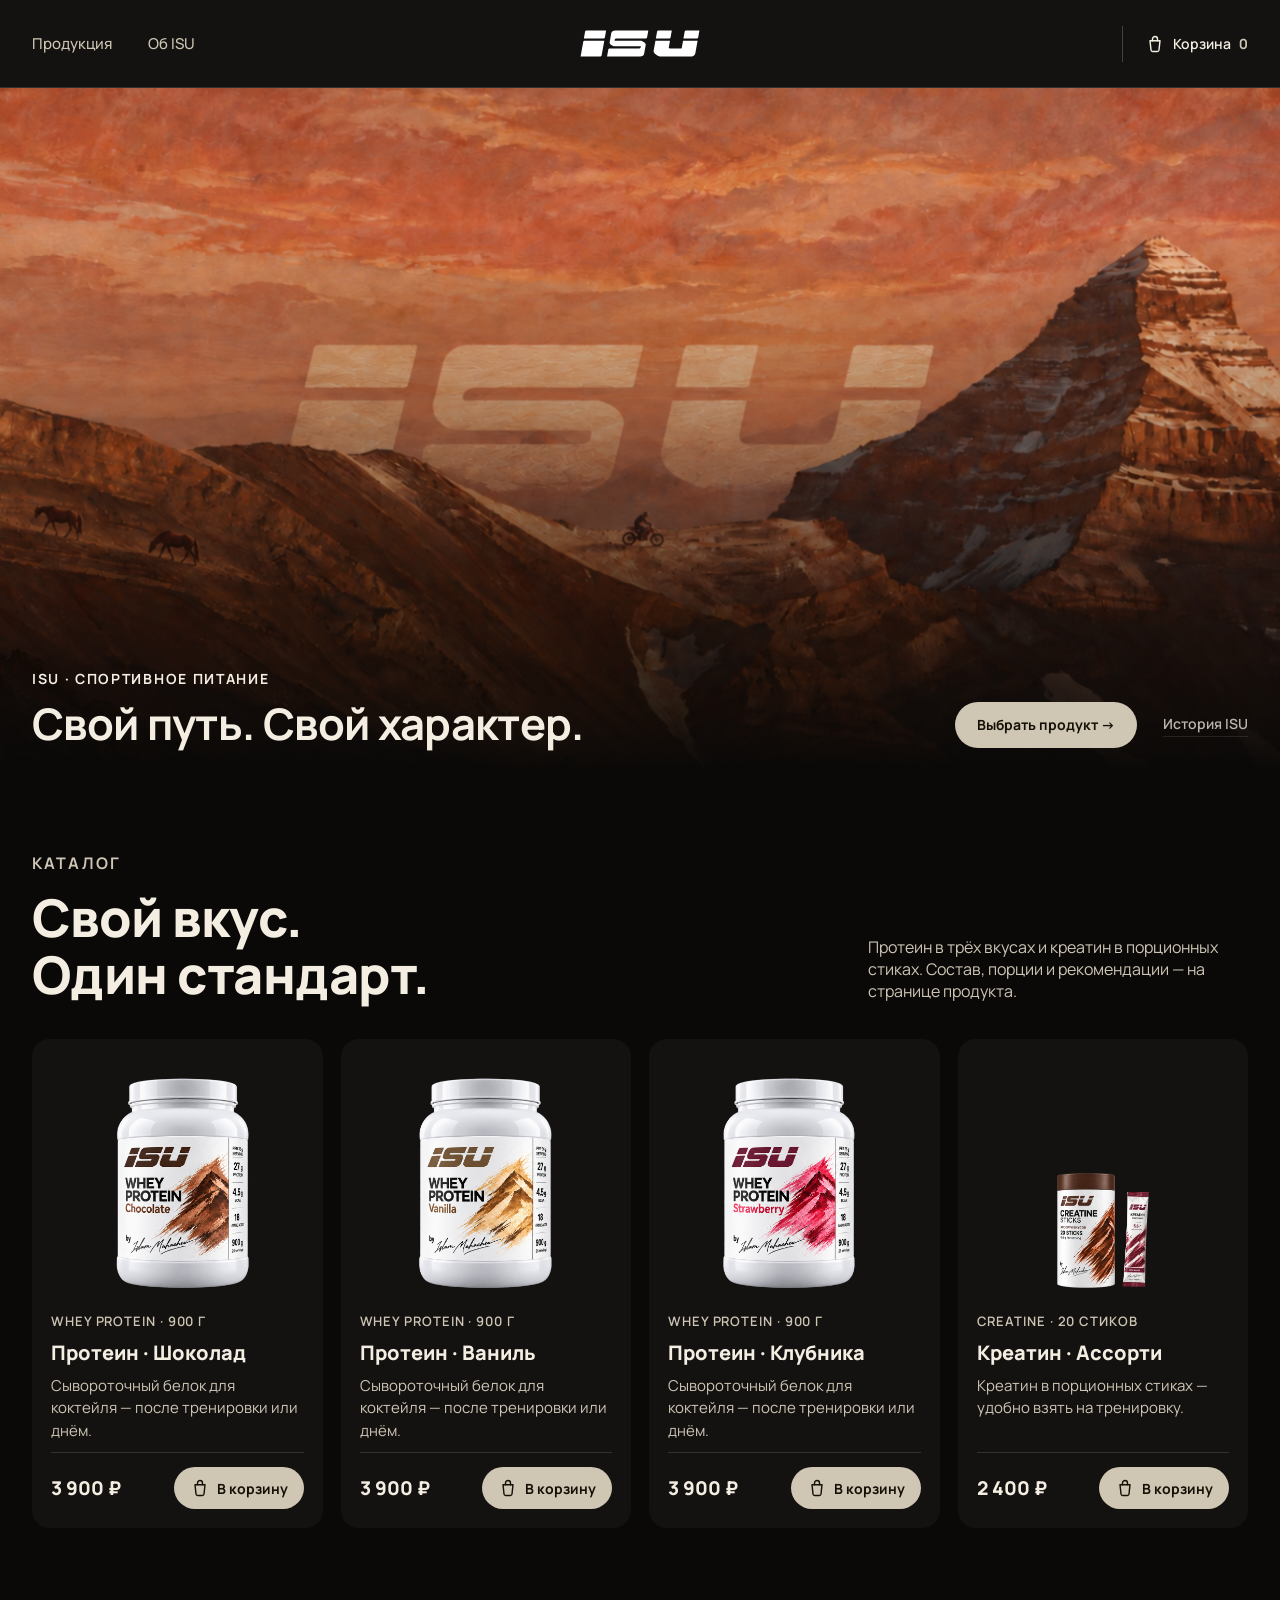
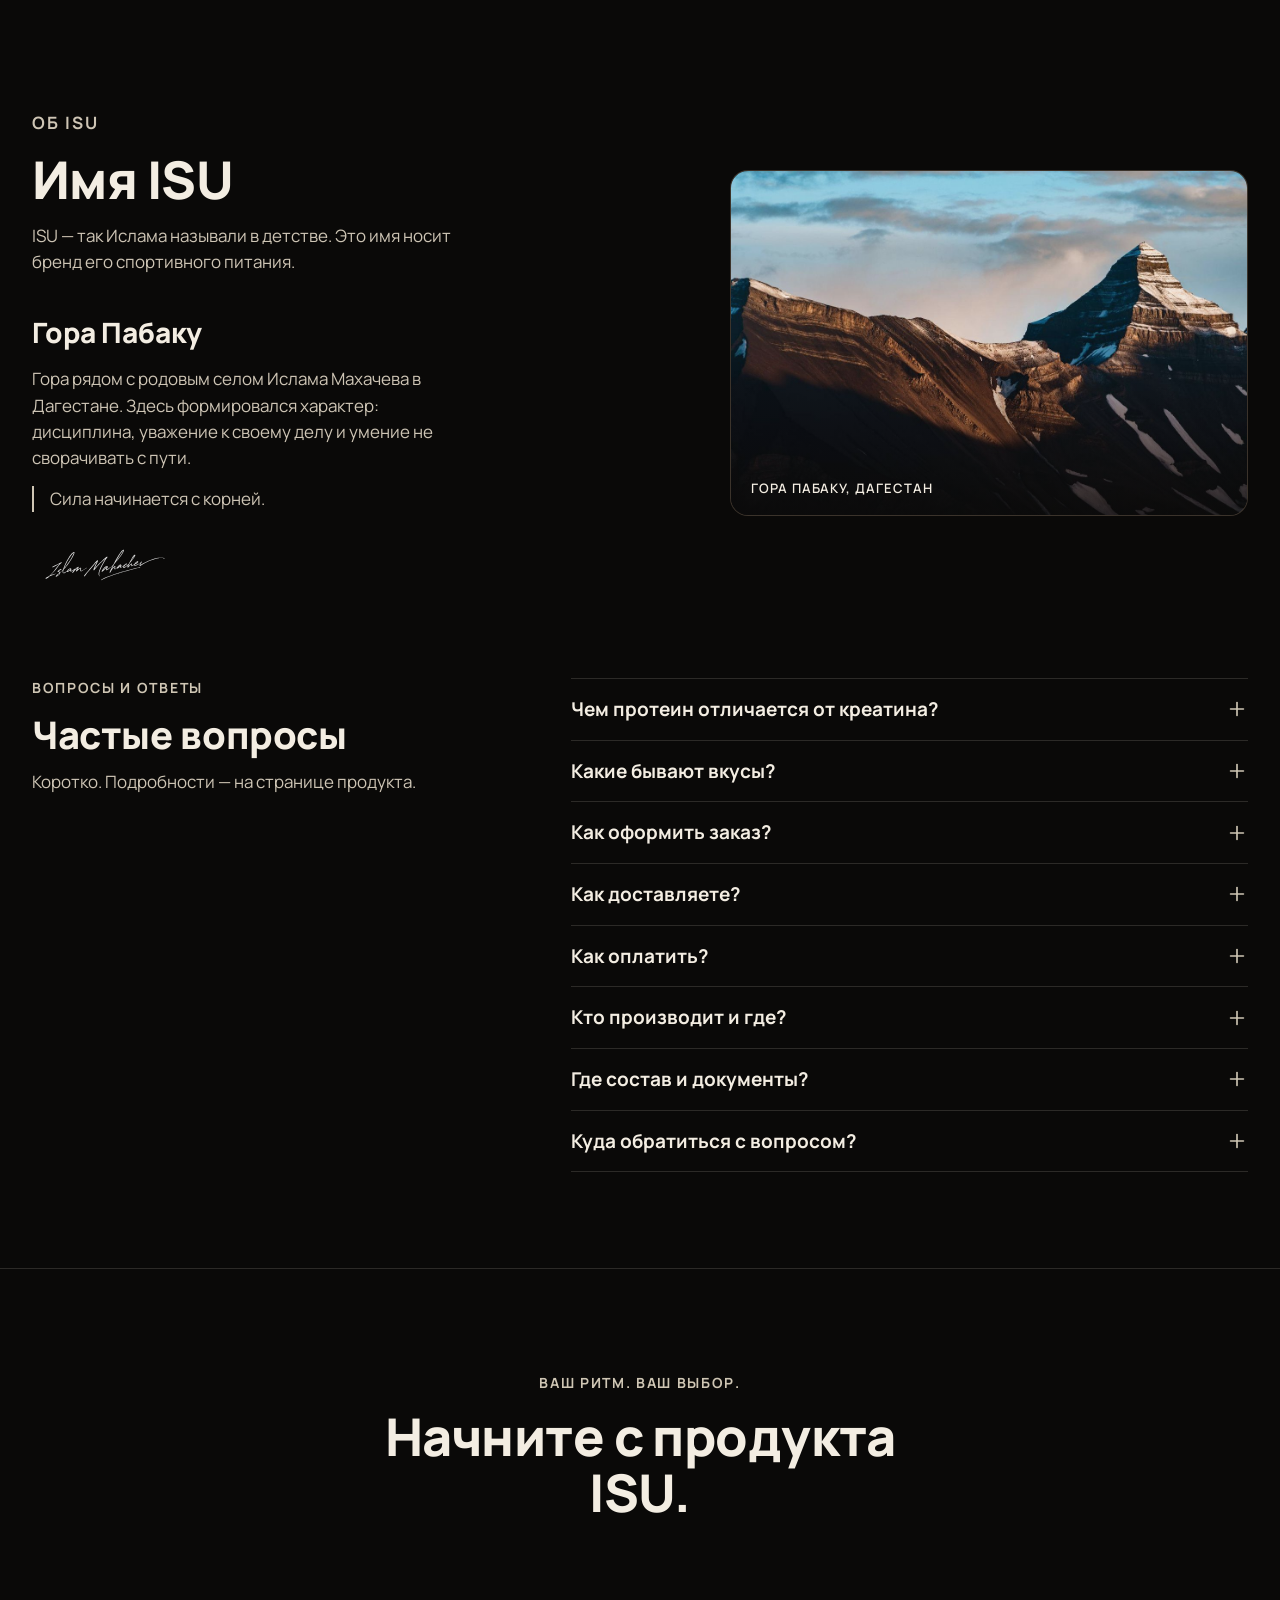
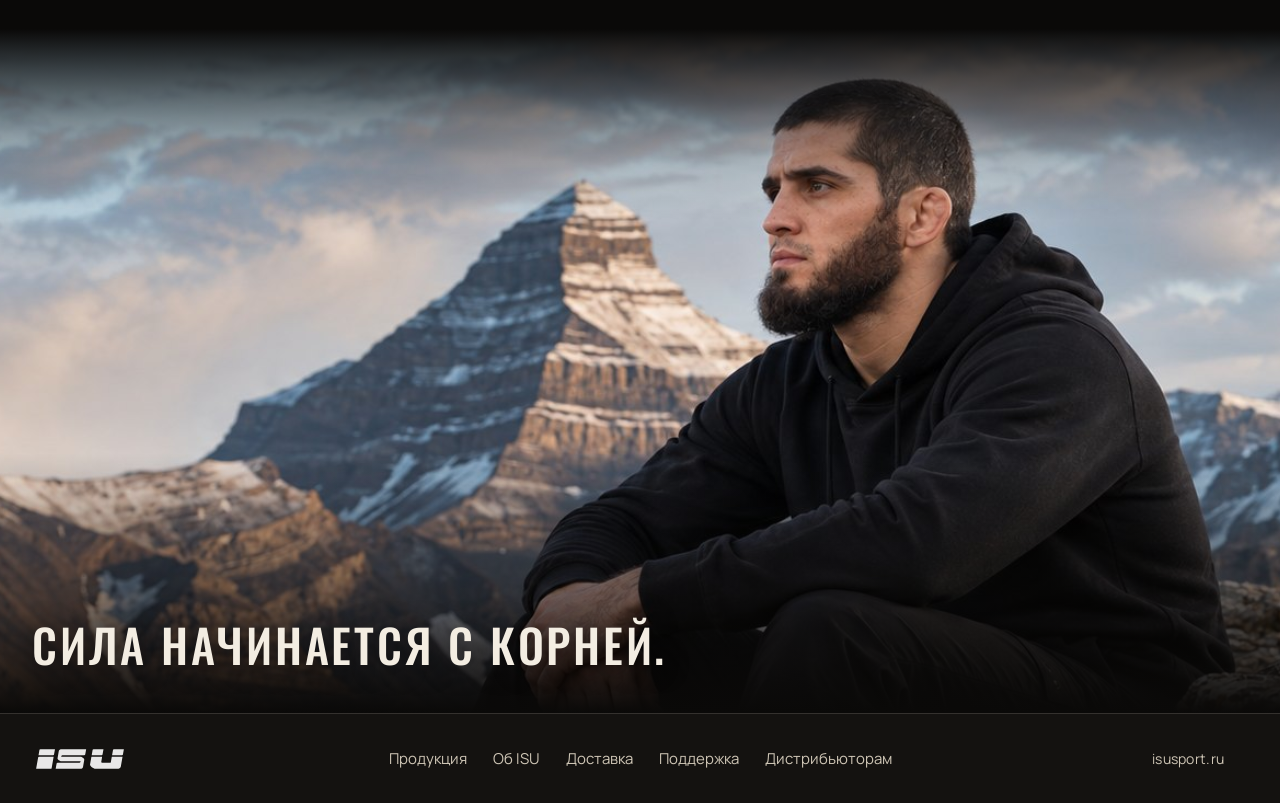
==== index.html @ c1765a59 "Preview: load splash (logo + curtain), soft page-to-page transition, cart pop, staggered product car" ====
<!doctype html>
<html lang="ru">
<head>
<meta charset="utf-8" />
<meta name="viewport" content="width=device-width, initial-scale=1" />
<meta name="theme-color" content="#141210" />
<title>ISU — Свой путь. Свой характер. (Вариант 2)</title>
<meta name="description" content="ISU — спортивное питание Ислама Махачева. Протеин и креатин для твоего ритма." />
<link rel="preconnect" href="https://fonts.googleapis.com" />
<link rel="preconnect" href="https://fonts.gstatic.com" crossorigin />
<link href="https://fonts.googleapis.com/css2?family=Manrope:wght@400;500;600;700;800&family=Oswald:wght@500&display=swap" rel="stylesheet" />
<style>
  :root{
    --bg:#0a0908;
    --bg-soft:#141210;
    --fg:#f3ede2;
    --fg-dim:#cec5b5;
    --line:rgba(243,237,226,.14);
    --line-strong:rgba(243,237,226,.22);
    --accent:#cfc6b4;
    --accent-dim:#b3a888;
    --ease:cubic-bezier(.16,.8,.24,1);
    /* единый левый/правый край текста: шапка, первый экран, секции, нижнее фото и футер начинаются с одной вертикали */
    --edge:max(32px, calc((100% - 1304px)/2 + 32px));
  }
  @media(max-width:720px){:root{--edge:20px}}
  *{box-sizing:border-box;margin:0;padding:0}
  html{scroll-behavior:smooth}
  body{
    background:var(--bg);
    color:var(--fg);
    font-family:'Manrope',system-ui,sans-serif;
    line-height:1.4;
    -webkit-font-smoothing:antialiased;
    overflow-x:hidden;
  }
  a{color:inherit;text-decoration:none}
  button{font-family:inherit;cursor:pointer}
  img{display:block;max-width:100%}
  svg{display:block}
  .wrap{max-width:1240px;margin:0 auto;padding:0 32px}
  @media(max-width:720px){.wrap{padding:0 20px}}
  .icon{width:20px;height:20px;stroke:currentColor;stroke-width:1.7;fill:none;stroke-linecap:round;stroke-linejoin:round}

  /* ---------- header (структура как на первом сайте: nav / лого / действия) ---------- */
  .home-skip-link{position:fixed;z-index:100;left:1rem;top:-100px;padding:12px 20px;background:var(--fg);color:var(--bg)}
  .home-skip-link:focus{top:12px}
  .site-header{
    min-height:88px;
    padding:16px var(--edge);
    display:grid;grid-template-columns:1fr auto 1fr;align-items:center;gap:24px;
    background:var(--bg-soft);border-bottom:1px solid var(--line);position:relative;z-index:40;
  }
  .site-header nav{display:flex;align-items:center;gap:36px}
  .site-header nav a{font-size:15px;font-weight:500;color:var(--fg-dim);transition:color .25s var(--ease)}
  .site-header nav a:hover{color:var(--fg)}
  .site-logo{width:130px;justify-self:center}
  .site-logo img{width:100%;filter:brightness(0) invert(1)}
  .header-actions{display:flex;align-items:center;justify-content:flex-end;gap:26px}
  .header-actions > a{font-size:15px;font-weight:500;color:var(--fg-dim);transition:color .25s var(--ease)}
  .header-actions > a:hover{color:var(--fg)}
  .cart-btn{
    display:inline-flex;align-items:center;gap:8px;border:0;background:none;color:var(--fg);
    padding:8px 0 8px 22px;border-left:1px solid var(--line-strong);white-space:nowrap;font-size:14px;font-weight:600;
  }
  .cart-btn:hover{color:var(--accent)}
  .cart-btn b{color:var(--accent);font-weight:700;font-variant-numeric:tabular-nums}
  .mobile-menu{display:none}
  .mobile-menu > button{display:flex;align-items:center;gap:6px;background:none;border:0;color:var(--fg);padding:6px}
  .mobile-menu nav{
    position:absolute;top:100%;left:0;right:0;
    background:var(--bg-soft);border-top:1px solid var(--line);border-bottom:1px solid var(--line);
    padding:4px var(--edge) 10px;display:flex;flex-direction:column;
    box-shadow:0 18px 30px rgba(0,0,0,.4);
    z-index:41;
  }
  .mobile-menu nav[hidden]{display:none}
  .mobile-menu nav a{padding:16px 0;border-top:1px solid var(--line);font-size:16px}
  .mobile-menu nav a:first-child{border-top:0}
  @media(max-width:760px){
    .site-header{padding:14px var(--edge);min-height:72px}
    .site-header > nav{display:none}
    .header-actions > a:not(.cart-btn){display:none}
    .mobile-menu{display:block}
    .site-logo{width:104px}
    .cart-btn{border:0;padding-left:0}
    .cart-btn span{display:none}
  }

  .story,.catalog,.quality,.answers,.cta{max-width:1304px}

  /* ---------- hero ---------- */
  .hero{position:relative;display:flex;align-items:flex-end;background:var(--bg);min-height:76svh}
  .hero-media{position:absolute;top:0;left:0;right:0;height:76svh;overflow:hidden}
  .hero-bg{
    position:absolute;inset:-8% -8%;
    background-image:url('assets/pabaku-mountain.png');
    background-size:cover;background-position:center 82%;
    will-change:transform;transform:translateY(0);
  }
  .hero-scrim{position:absolute;inset:0;background:linear-gradient(180deg, rgba(6,5,4,.12) 0%, rgba(6,5,4,.05) 20%, rgba(6,5,4,.3) 52%, rgba(6,5,4,.68) 78%, rgba(10,9,8,1) 100%)}
  /* нижний блок с фото Ислама (последний на странице): без параллакса, сверху плавно растворяется в тёмный фон */
  .hero--islam .hero-inner{padding-bottom:44px}
  /* второй шрифт на сайте (Oswald) — только для этой фразы; остальной сайт на Manrope */
  .hero-quote{font-family:'Oswald','Arial Narrow',Impact,sans-serif;font-weight:500;text-transform:uppercase;letter-spacing:.06em;font-size:clamp(28px,3.6vw,52px);line-height:1.1;color:var(--fg);text-wrap:balance;text-shadow:0 2px 26px rgba(0,0,0,.5)}
  .hero--islam .hero-bg{inset:-2% -8% -14% -8%;background-image:url('assets/islam-mountain.jpg');background-position:92% center;will-change:auto}
  .hero--islam .hero-scrim{background:linear-gradient(180deg, rgba(10,9,8,1) 0%, rgba(10,9,8,.72) 6%, rgba(10,9,8,.4) 13%, rgba(10,9,8,.14) 20%, rgba(10,9,8,0) 28%, rgba(6,5,4,0) 62%, rgba(6,5,4,.5) 84%, rgba(10,9,8,1) 100%)}
  .hero-inner{position:relative;z-index:2;width:100%;padding:0 var(--edge) 24px;display:flex;flex-direction:row;align-items:flex-end;justify-content:space-between;gap:40px}
  @media(max-width:720px){
    .hero{min-height:0;height:auto;display:block}
    .hero-media{position:relative;top:auto;left:auto;right:auto;height:62vw;margin:16px 16px 0;width:auto;border-radius:18px}
    .hero-bg{inset:-6% -6%}
    .hero--islam .hero-bg{inset:-6% -6%;background-position:92% center}
    .hero-scrim,.hero--islam .hero-scrim{background:linear-gradient(180deg, rgba(6,5,4,0) 0%, rgba(6,5,4,0) 65%, rgba(6,5,4,.4) 100%)}
    .hero-inner{padding:32px 20px 28px;flex-direction:column;align-items:flex-start;gap:20px}
    .hero--islam .hero-inner{padding:26px 20px 30px}
    .hero-quote{font-size:clamp(28px,8vw,40px);text-shadow:none}
  }
  .hero-text{text-align:left}
  .hero-kicker{font-size:14px;letter-spacing:.12em;font-weight:700;color:var(--fg);margin-bottom:12px;text-transform:uppercase}
  .hero h1{font-size:clamp(22px,3.4vw,44px);font-weight:700;line-height:1.1;letter-spacing:-.015em;white-space:nowrap}
  @media(max-width:720px){.hero h1{white-space:normal}}
  .hero-desc{margin-top:14px;font-size:clamp(15px,1.6vw,18px);color:var(--fg-dim);max-width:38ch}
  .hero-actions{display:flex;align-items:center;justify-content:flex-start;gap:26px;flex-wrap:wrap;flex-shrink:0}
  .hero-actions .btn{padding:13px 22px;font-size:14px;gap:8px}
  .hero-actions .text-link{font-size:14px}
  .btn{display:inline-flex;align-items:center;gap:10px;background:var(--accent);color:#141005;font-weight:700;font-size:15px;padding:15px 24px;border:0;border-radius:99px;transition:transform .4s var(--ease),background .3s var(--ease)}
  @media(hover:hover) and (pointer:fine){.btn:hover{transform:translateY(-2px);background:#f3ede2}}
  .btn:disabled{opacity:.5;cursor:not-allowed;transform:none}
  .text-link{font-size:15px;font-weight:600;color:var(--fg);opacity:.75;border-bottom:1px solid var(--line);padding-bottom:2px;transition:opacity .3s var(--ease)}
  .text-link:hover{opacity:1}

  /* ---------- reveal ---------- */
  .reveal{opacity:0;transform:translateY(36px);transition:opacity .9s var(--ease),transform .9s var(--ease)}
  .reveal.is-in{opacity:1;transform:translateY(0)}
  .reveal-1.is-in{transition-delay:.08s}
  .reveal-2.is-in{transition-delay:.16s}

/* ---------- section shared ---------- */
  .kicker{font-size:14px;letter-spacing:.12em;font-weight:700;color:var(--accent);text-transform:uppercase;margin-bottom:16px}
  section h2{font-size:clamp(28px,4.6vw,52px);font-weight:800;letter-spacing:-.01em;line-height:1.08}

  /* ---------- story ---------- */
  .story{padding-top:72px;padding-bottom:88px}
  @media(max-width:720px){.story{padding-top:56px;padding-bottom:56px}}
  .story-grid{display:grid;grid-template-columns:1.1fr .9fr;gap:64px;align-items:center}
  @media(max-width:900px){.story-grid{grid-template-columns:1fr;gap:48px}}
  .story-copy p{margin-top:14px;color:var(--fg-dim);font-size:17px;line-height:1.55;max-width:42ch}
  .story-copy h3{font-size:clamp(22px,2.6vw,28px);font-weight:800;letter-spacing:-.005em;margin-top:38px}
  .story-signature{width:140px;margin-top:30px;filter:brightness(0) invert(1);opacity:.85}
  .story-note{margin-top:28px;font-size:16px;color:var(--fg);border-left:2px solid var(--accent);padding-left:16px;line-height:1.6}
  .story-frame{position:relative;border-radius:18px;overflow:hidden;aspect-ratio:1199/800;border:1px solid var(--line);background:#1c140d}
  .story-frame img{width:100%;height:100%;object-fit:cover;filter:saturate(.9)}
  .story-frame::after{content:'';position:absolute;inset:0;background:linear-gradient(180deg,rgba(10,9,8,0) 55%,rgba(10,9,8,.75) 100%)}
  .story-frame-label{position:absolute;left:20px;bottom:18px;z-index:2;font-size:13px;letter-spacing:.08em;font-weight:600;color:var(--fg);text-transform:uppercase}

  /* ---------- catalog ---------- */
  .catalog{padding-top:80px;padding-bottom:96px}
  @media(max-width:720px){.catalog{padding-top:60px;padding-bottom:64px}}
  .catalog-head{display:flex;align-items:flex-end;justify-content:space-between;gap:24px;margin-bottom:36px;flex-wrap:wrap}
  .catalog-head p{color:var(--fg-dim);max-width:38ch;font-size:16px}
  .catalog-grid{display:grid;grid-template-columns:repeat(4,minmax(0,1fr));gap:18px}
  @media(max-width:900px){.catalog-grid{grid-template-columns:repeat(2,minmax(0,1fr))}}
  @media(max-width:480px){.catalog-grid{grid-template-columns:minmax(0,1fr)}}
  .product-card{position:relative;border:1px solid transparent;border-radius:18px;overflow:hidden;background:var(--bg-soft);display:flex;flex-direction:column;transition:border-color .35s var(--ease)}
  @media(hover:hover) and (pointer:fine){.product-card:hover{border-color:rgba(207,198,180,.55)}}
  .product-card-link{position:absolute;inset:0;z-index:1}
  .product-media{width:53%;margin:18px auto 0;aspect-ratio:1768/2667;overflow:hidden;position:relative;border-radius:12px;background:transparent}
  /* в картинке-склейке под банкой ~3.9% прозрачного поля: опускаем её на эту величину, чтобы низ банки совпал с низом рамки (как у креатина) */
  .product-media img{position:absolute;left:0;bottom:-3.9%;width:300%;height:auto;max-width:none;transform:translate(0,0);transition:transform .5s var(--ease)}
  /* креатин: рамка как у банок протеина (чтобы текст ниже был на одном уровне), сама картинка — вдвое меньше */
  .product-media.single{width:53%;aspect-ratio:1768/2667;display:flex;align-items:flex-end;justify-content:center}
  .product-media.single img{position:static;width:auto;height:50%;max-width:none;object-fit:contain;transform:none}
  .product-body{padding:24px 18px 18px;display:flex;flex-direction:column;gap:10px;flex:1}
  .product-eyebrow{font-size:13px;letter-spacing:.07em;font-weight:600;color:var(--fg-dim);text-transform:uppercase}
  .product-body h3{font-size:20px;font-weight:800;line-height:1.2}
  .product-desc{color:var(--fg-dim);font-size:15px;line-height:1.5;max-width:42ch}
  .flavour-row{display:flex;align-items:center;gap:8px;flex-wrap:wrap}
  .flavour-label{font-size:13px;color:var(--fg-dim);letter-spacing:.04em}
  .flavour-pill{
    position:relative;z-index:2;
    display:inline-flex;align-items:center;gap:6px;border:1px solid var(--line-strong);
    background:transparent;color:var(--fg-dim);border-radius:99px;padding:6px 11px 6px 8px;font-size:12px;font-weight:600;
    transition:border-color .25s var(--ease),color .25s var(--ease);
  }
  .flavour-pill i{width:9px;height:9px;border-radius:50%;display:block;background:var(--swatch,#888)}
  .flavour-pill[aria-pressed="true"]{border-color:var(--accent);color:var(--fg)}
  .assortment-list{display:flex;flex-wrap:wrap;gap:7px}
  .assortment-tag{font-size:13px;color:var(--fg-dim);border:1px solid var(--line);border-radius:99px;padding:5px 10px}
  .product-controls{margin-top:auto;display:flex;align-items:center;justify-content:space-between;gap:14px;padding-top:14px;border-top:1px solid var(--line);flex-wrap:wrap}
  .product-price{font-size:19px;font-weight:800}
  .add-btn{
    position:relative;z-index:2;
    display:inline-flex;align-items:center;gap:7px;background:var(--accent);color:#141005;font-weight:700;font-size:14px;
    padding:11px 16px;border:0;border-radius:99px;transition:transform .3s var(--ease),background .3s var(--ease);white-space:nowrap;
  }
  @media(hover:hover) and (pointer:fine){.add-btn:hover{transform:translateY(-2px);background:#f3ede2}}
  .add-btn.is-added{background:#4b7a5a;color:#f3ede2}

  /* ---------- заголовок секции (общий) ---------- */
  .section-head{max-width:62ch;margin-bottom:28px}
  .section-head h2{font-size:clamp(26px,3.2vw,38px)}
  .section-head p:not(.kicker){margin-top:14px;color:var(--fg-dim);font-size:17px;line-height:1.55}

  /* ---------- cta ---------- */
  .cta{padding-top:104px;padding-bottom:72px;text-align:center;border-top:1px solid var(--line)}
  @media(max-width:720px){.cta{padding-top:64px;padding-bottom:64px}}
  .cta h2{max-width:16ch;margin:0 auto 36px}
  .cta .btn{padding:17px 30px;font-size:16px}

  /* ---------- footer (структура как на первом сайте) ---------- */
  .site-footer{padding:26px var(--edge);display:flex;align-items:center;justify-content:space-between;gap:40px;min-height:90px;border-top:1px solid var(--line);flex-wrap:wrap;background:var(--bg-soft)}
  .site-footer > a{width:96px;flex-shrink:0}
  .site-footer img{width:100%;filter:brightness(0) invert(1);opacity:.9}
  .site-footer nav{display:flex;align-items:center;gap:26px;font-size:15px;color:var(--fg-dim);flex-wrap:wrap}
  .site-footer nav a:hover{color:var(--fg)}
  .footer-domain{font-size:14px;color:var(--fg-dim);letter-spacing:.02em;transition:color .25s var(--ease)}
  .footer-domain:hover{color:var(--accent)}
  @media(max-width:600px){
    .site-footer{padding:20px var(--edge) 22px;justify-content:flex-start;flex-direction:column;align-items:flex-start;gap:14px;min-height:0}
    .site-footer nav{gap:10px 18px;font-size:13px}
    .site-footer > a{width:76px}
  }

  /* ---------- cart drawer ---------- */
  .cart-overlay{position:fixed;inset:0;background:rgba(6,5,4,.6);z-index:90;opacity:0;pointer-events:none;transition:opacity .35s var(--ease)}
  .cart-overlay.is-open{opacity:1;pointer-events:auto}
  .cart-drawer{
    position:fixed;top:0;right:0;bottom:0;width:min(440px,100vw);z-index:91;
    background:var(--bg-soft);border-left:1px solid var(--line);
    display:flex;flex-direction:column;padding:26px 24px 24px;
    transform:translateX(100%);transition:transform .45s var(--ease);
  }
  .cart-drawer.is-open{transform:translateX(0)}
  .cart-drawer-head{display:flex;align-items:flex-start;justify-content:space-between;gap:12px}
  .cart-drawer-head button{background:none;border:0;color:var(--fg)}
  .cart-drawer-head h2{font-size:24px;font-weight:800;margin-top:6px}
  .cart-drawer-head h2 span{color:var(--fg-dim);font-weight:600;font-size:16px}
  .cart-lines{margin-top:24px;overflow-y:auto;flex:1;display:flex;flex-direction:column;gap:18px}
  .cart-line{display:grid;grid-template-columns:54px 1fr auto;gap:14px;align-items:center}
  .cart-thumb{width:54px;height:72px;border-radius:10px;overflow:hidden;background:transparent;position:relative}
  .cart-thumb img{position:absolute;left:0;bottom:0;width:300%;max-width:none;transform:translate(0,0)}
  .cart-thumb img.single{position:static;width:82%;height:82%;margin:9%;object-fit:contain;transform:none}
  .cart-line-main a{font-size:14.5px;font-weight:700}
  .cart-line-main p{font-size:13.5px;color:var(--fg-dim);margin-top:2px}
  .cart-line-qty{display:flex;align-items:center;gap:2px;margin-top:8px;border:1px solid var(--line-strong);border-radius:99px;padding:3px;width:max-content}
  .cart-line-qty button{width:24px;height:24px;border-radius:50%;border:0;background:none;color:var(--fg);display:flex;align-items:center;justify-content:center}
  .cart-line-qty button:hover{background:var(--line)}
  .cart-line-qty button:disabled{opacity:.35;cursor:not-allowed}
  .cart-line-qty span{min-width:1.6ch;text-align:center;font-size:13px;font-weight:700}
  .cart-line-end{display:flex;flex-direction:column;align-items:flex-end;gap:10px}
  .cart-line-end b{font-size:14px;font-weight:800}
  .cart-line-end button{background:none;border:0;color:var(--fg-dim)}
  .cart-line-end button:hover{color:var(--accent)}
  .cart-empty{flex:1;display:flex;flex-direction:column;align-items:center;justify-content:center;text-align:center;gap:14px;color:var(--fg-dim);padding:40px 0}
  .cart-empty h3{color:var(--fg);font-size:20px;font-weight:800}
  .cart-bottom{border-top:1px solid var(--line);padding-top:18px;margin-top:18px;display:flex;flex-direction:column;gap:12px}
  .cart-total-row{display:flex;align-items:center;justify-content:space-between;font-size:16px}
  .cart-total-row b{font-size:20px;font-weight:800}
  .cart-note{font-size:13.5px;color:var(--fg-dim)}
  .cart-promo{display:flex;gap:8px}
  .cart-promo input{flex:1;min-width:0;background:var(--bg);border:1px solid var(--line-strong);border-radius:99px;padding:12px 16px;color:var(--fg);font-size:14px;font-family:inherit}
  .cart-promo input::placeholder{color:var(--fg-dim)}
  .cart-promo input:focus{outline:none;border-color:var(--accent)}
  .cart-promo button{background:none;border:1px solid var(--line-strong);border-radius:99px;padding:12px 18px;color:var(--fg);font-weight:700;font-size:13px;white-space:nowrap;transition:border-color .25s var(--ease),color .25s var(--ease)}
  .cart-promo button:hover{border-color:var(--accent);color:var(--accent)}
  .cart-promo-note{font-size:13.5px;color:var(--fg-dim);display:none}
  .cart-promo-note.is-visible{display:block}

  /* ---------- toast ---------- */
  .toast{
    position:fixed;left:24px;right:24px;bottom:24px;z-index:95;display:flex;align-items:flex-start;gap:12px;
    background:var(--bg-soft);border:1px solid var(--line-strong);border-radius:14px;padding:16px 18px;
    max-width:340px;box-shadow:0 20px 40px rgba(0,0,0,.4);
    transform:translateY(20px);opacity:0;pointer-events:none;transition:transform .4s var(--ease),opacity .4s var(--ease);
  }
  .toast.is-visible{transform:translateY(0);opacity:1;pointer-events:auto}
  .toast-icon{width:36px;height:36px;border-radius:50%;background:rgba(207,198,180,.18);color:var(--accent);display:flex;align-items:center;justify-content:center;flex-shrink:0}
  .toast strong{font-size:14px;display:block}
  .toast p{font-size:14px;color:var(--fg-dim);margin-top:2px}
  .toast a{font-size:13.5px;font-weight:700;color:var(--accent);display:inline-block;margin-top:8px}
  .toast-close{position:absolute;top:10px;right:10px;background:none;border:0;color:var(--fg-dim)}
</style>
<link rel="stylesheet" href="assets/ui-components.css" />
<script>
/* заставка при загрузке: при обновлении страницы — всегда, при заходе на сайт — один раз за визит, между страницами и по «назад» — нет */
(function(){try{
  var h=document.documentElement,nav=performance.getEntriesByType('navigation')[0],type=nav?nav.type:'navigate',seen=false;
  try{seen=!!sessionStorage.getItem('isuSplash');sessionStorage.setItem('isuSplash','1')}catch(e){}
  if(!seen&&document.referrer.indexOf(location.origin)===0)seen=true;
  if(type!=='reload'&&(type!=='navigate'||seen))return;
  h.classList.add('splash-on');
  var t0=performance.now(),go=function(){h.classList.add('splash-go')};
  window.addEventListener('load',function(){setTimeout(go,Math.max(0,900-(performance.now()-t0)))});
  setTimeout(go,4000);
  document.addEventListener('animationend',function(e){if(e.target.id==='splash')e.target.remove()});
}catch(e){}})();
</script>
</head>
<body>

  <div class="splash" id="splash" aria-hidden="true">
    <div class="splash-inner">
      <img class="splash-logo" src="assets/isu-logo.svg" alt="" />
      <div class="splash-line"></div>
    </div>
  </div>

  <a class="home-skip-link" href="#main-content">Перейти к содержимому</a>

  <header class="site-header">
    <nav aria-label="Основная навигация">
      <a href="#products">Продукция</a>
      <a href="#story">Об ISU</a>
    </nav>
    <div class="mobile-menu">
      <button type="button" id="menuToggle" aria-label="Открыть меню" aria-expanded="false">
        <svg class="icon" viewBox="0 0 24 24"><line x1="3" y1="6" x2="21" y2="6"/><line x1="3" y1="12" x2="21" y2="12"/><line x1="3" y1="18" x2="21" y2="18"/></svg>
      </button>
      <nav id="mobileNav" hidden>
        <a href="#products">Продукция</a>
        <a href="#story">Об ISU</a>
      </nav>
    </div>
    <a href="#top" class="site-logo" aria-label="ISU — главная"><img src="assets/isu-logo.svg" alt="ISU" /></a>
    <div class="header-actions">
      <button type="button" class="cart-btn" id="cartOpenBtn" aria-label="Открыть корзину">
        <svg class="icon" viewBox="0 0 24 24"><path d="M6 8h12l-1.2 11.2a2 2 0 0 1-2 1.8H9.2a2 2 0 0 1-2-1.8L6 8Z"/><path d="M9 8V6a3 3 0 0 1 6 0v2"/></svg>
        <span>Корзина</span>
        <b id="cartCount">0</b>
      </button>
    </div>
  </header>

  <main id="main-content">
  <section class="hero" id="top">
    <div class="hero-media">
      <div class="hero-bg" id="heroBg"></div>
      <div class="hero-scrim"></div>
    </div>
    <div class="hero-inner">
      <div class="hero-text">
        <p class="hero-kicker splash-in" style="--i:0">ISU · Спортивное питание</p>
        <h1 class="splash-in" style="--i:1">Свой путь. Свой характер.</h1>
      </div>
      <div class="hero-actions splash-in" style="--i:2">
        <a class="btn" href="#products">Выбрать продукт →</a>
        <a class="text-link" href="#story">История ISU</a>
      </div>
    </div>
  </section>


  <section class="catalog wrap" id="products">
    <div class="catalog-head">
      <div>
        <p class="kicker">Каталог</p>
        <h2>Свой вкус.<br />Один стандарт.</h2>
      </div>
      <p>Протеин в трёх вкусах и креатин в порционных стиках. Состав, порции и рекомендации — на странице продукта.</p>
    </div>
    <div class="catalog-grid">

      <article class="product-card reveal" style="--i:0" data-product="protein">
        <a class="product-card-link" href="product-protein.html?flavour=Шоколад" aria-label="Подробнее: протеин ISU, Шоколад"></a>
        <div class="product-media">
          <img src="assets/protein-cutout.png" alt="Протеин ISU — Шоколад" style="transform:translate(0,0)" />
        </div>
        <div class="product-body">
          <p class="product-eyebrow">Whey Protein · 900 г</p>
          <h3>Протеин · Шоколад</h3>
          <p class="product-desc">Сывороточный белок для коктейля — после тренировки или днём.</p>
          <div class="product-controls">
            <span class="product-price">3 900 ₽</span>
            <button type="button" class="add-btn" data-add="protein" data-flavour="Шоколад">
              <svg class="icon" viewBox="0 0 24 24" width="16" height="16"><path d="M6 8h12l-1.2 11.2a2 2 0 0 1-2 1.8H9.2a2 2 0 0 1-2-1.8L6 8Z"/><path d="M9 8V6a3 3 0 0 1 6 0v2"/></svg>
              В корзину
            </button>
          </div>
        </div>
      </article>

      <article class="product-card reveal" style="--i:1" data-product="protein">
        <a class="product-card-link" href="product-protein.html?flavour=Ваниль" aria-label="Подробнее: протеин ISU, Ваниль"></a>
        <div class="product-media">
          <img src="assets/protein-cutout.png" alt="Протеин ISU — Ваниль" style="transform:translate(-33.3333%,0)" />
        </div>
        <div class="product-body">
          <p class="product-eyebrow">Whey Protein · 900 г</p>
          <h3>Протеин · Ваниль</h3>
          <p class="product-desc">Сывороточный белок для коктейля — после тренировки или днём.</p>
          <div class="product-controls">
            <span class="product-price">3 900 ₽</span>
            <button type="button" class="add-btn" data-add="protein" data-flavour="Ваниль">
              <svg class="icon" viewBox="0 0 24 24" width="16" height="16"><path d="M6 8h12l-1.2 11.2a2 2 0 0 1-2 1.8H9.2a2 2 0 0 1-2-1.8L6 8Z"/><path d="M9 8V6a3 3 0 0 1 6 0v2"/></svg>
              В корзину
            </button>
          </div>
        </div>
      </article>

      <article class="product-card reveal" style="--i:2" data-product="protein">
        <a class="product-card-link" href="product-protein.html?flavour=Клубника" aria-label="Подробнее: протеин ISU, Клубника"></a>
        <div class="product-media">
          <img src="assets/protein-cutout.png" alt="Протеин ISU — Клубника" style="transform:translate(-66.6667%,0)" />
        </div>
        <div class="product-body">
          <p class="product-eyebrow">Whey Protein · 900 г</p>
          <h3>Протеин · Клубника</h3>
          <p class="product-desc">Сывороточный белок для коктейля — после тренировки или днём.</p>
          <div class="product-controls">
            <span class="product-price">3 900 ₽</span>
            <button type="button" class="add-btn" data-add="protein" data-flavour="Клубника">
              <svg class="icon" viewBox="0 0 24 24" width="16" height="16"><path d="M6 8h12l-1.2 11.2a2 2 0 0 1-2 1.8H9.2a2 2 0 0 1-2-1.8L6 8Z"/><path d="M9 8V6a3 3 0 0 1 6 0v2"/></svg>
              В корзину
            </button>
          </div>
        </div>
      </article>

      <article class="product-card reveal" style="--i:3" data-product="creatine">
        <a class="product-card-link" href="product-creatine.html" aria-label="Подробнее: креатин ISU"></a>
        <div class="product-media single">
          <img src="assets/creatine-tube-stick.webp" alt="Креатин ISU — тубус ассорти на 20 стиков и отдельный стик" />
        </div>
        <div class="product-body">
          <p class="product-eyebrow">Creatine · 20 стиков</p>
          <h3>Креатин · Ассорти</h3>
          <p class="product-desc">Креатин в порционных стиках — удобно взять на тренировку.</p>
          <div class="product-controls">
            <span class="product-price">2 400 ₽</span>
            <button type="button" class="add-btn" data-add="creatine">
              <svg class="icon" viewBox="0 0 24 24" width="16" height="16"><path d="M6 8h12l-1.2 11.2a2 2 0 0 1-2 1.8H9.2a2 2 0 0 1-2-1.8L6 8Z"/><path d="M9 8V6a3 3 0 0 1 6 0v2"/></svg>
              В корзину
            </button>
          </div>
        </div>
      </article>

    </div>
  </section>

  <section class="story wrap" id="story">
    <div class="story-grid">
      <div class="story-copy reveal">
        <p class="kicker">Об ISU</p>
        <h2>Имя ISU</h2>
        <p>ISU — так Ислама называли в детстве. Это имя носит бренд его спортивного питания.</p>
        <h3>Гора Пабаку</h3>
        <p>Гора рядом с родовым селом Ислама Махачева в Дагестане. Здесь формировался характер: дисциплина, уважение к своему делу и умение не сворачивать с пути.</p>
        <p class="story-note">Сила начинается с корней.</p>
        <img class="story-signature" src="assets/signature.svg" alt="Islam Makhachev" />
      </div>
      <div class="story-frame reveal reveal-2">
        <img src="assets/pabaku-photo.jpg" alt="Гора Пабаку" />
        <span class="story-frame-label">Гора Пабаку, Дагестан</span>
      </div>
    </div>
  </section>

  <section class="faq wrap" id="faq">
    <div class="faq-layout">
      <div class="section-head reveal">
        <p class="kicker">Вопросы и ответы</p>
        <h2>Частые вопросы</h2>
        <p>Коротко. Подробности — на странице продукта.</p>
      </div>
      <div class="faq-list reveal">
        <div class="faq-item">
          <h3><button type="button" class="faq-q" id="faq-q-1" aria-expanded="false" aria-controls="faq-a-1"><span>Чем протеин отличается от креатина?</span><svg class="faq-icon" viewBox="0 0 24 24" aria-hidden="true"><line x1="12" y1="5" x2="12" y2="19"/><line x1="5" y1="12" x2="19" y2="12"/></svg></button></h3>
          <div class="faq-a" id="faq-a-1"><div class="faq-a-inner"><p>Протеин — сывороточный белок, банка 900 г. Креатин — креатин моногидрат в стиках, 20 штук в тубусе.</p></div></div>
        </div>
        <div class="faq-item">
          <h3><button type="button" class="faq-q" id="faq-q-2" aria-expanded="false" aria-controls="faq-a-2"><span>Какие бывают вкусы?</span><svg class="faq-icon" viewBox="0 0 24 24" aria-hidden="true"><line x1="12" y1="5" x2="12" y2="19"/><line x1="5" y1="12" x2="19" y2="12"/></svg></button></h3>
          <div class="faq-a" id="faq-a-2"><div class="faq-a-inner"><p>Протеин: шоколад, ваниль, клубника. Креатин: ассорти — кола-вишня, тропический микс, ягодный микс, персик.</p></div></div>
        </div>
        <div class="faq-item">
          <h3><button type="button" class="faq-q" id="faq-q-3" aria-expanded="false" aria-controls="faq-a-3"><span>Как оформить заказ?</span><svg class="faq-icon" viewBox="0 0 24 24" aria-hidden="true"><line x1="12" y1="5" x2="12" y2="19"/><line x1="5" y1="12" x2="19" y2="12"/></svg></button></h3>
          <div class="faq-a" id="faq-a-3"><div class="faq-a-inner"><p>Добавьте продукты в корзину и нажмите «Оформить заказ». Можно брать несколько вкусов, до 20 штук каждого.</p></div></div>
        </div>
        <div class="faq-item" id="delivery">
          <h3><button type="button" class="faq-q" id="faq-q-4" aria-expanded="false" aria-controls="faq-a-4"><span>Как доставляете?</span><svg class="faq-icon" viewBox="0 0 24 24" aria-hidden="true"><line x1="12" y1="5" x2="12" y2="19"/><line x1="5" y1="12" x2="19" y2="12"/></svg></button></h3>
          <div class="faq-a" id="faq-a-4"><div class="faq-a-inner"><p>СДЭК из Махачкалы по России и СНГ, ориентир — 3–6 дней. Есть самовывоз в Махачкале. Стоимость видна при оформлении, до подтверждения заказа. Условия предварительные.</p></div></div>
        </div>
        <div class="faq-item">
          <h3><button type="button" class="faq-q" id="faq-q-5" aria-expanded="false" aria-controls="faq-a-5"><span>Как оплатить?</span><svg class="faq-icon" viewBox="0 0 24 24" aria-hidden="true"><line x1="12" y1="5" x2="12" y2="19"/><line x1="5" y1="12" x2="19" y2="12"/></svg></button></h3>
          <div class="faq-a" id="faq-a-5"><div class="faq-a-inner"><p>Пока это заявка: менеджер согласует оплату, деньги не списываются. Онлайн-оплату через ЮKassa подключим перед запуском.</p></div></div>
        </div>
        <div class="faq-item">
          <h3><button type="button" class="faq-q" id="faq-q-6" aria-expanded="false" aria-controls="faq-a-6"><span>Кто производит и где?</span><svg class="faq-icon" viewBox="0 0 24 24" aria-hidden="true"><line x1="12" y1="5" x2="12" y2="19"/><line x1="5" y1="12" x2="19" y2="12"/></svg></button></h3>
          <div class="faq-a" id="faq-a-6"><div class="faq-a-inner"><p>Производитель и место производства уточняются. Покажем, когда подтвердим.</p></div></div>
        </div>
        <div class="faq-item">
          <h3><button type="button" class="faq-q" id="faq-q-7" aria-expanded="false" aria-controls="faq-a-7"><span>Где состав и документы?</span><svg class="faq-icon" viewBox="0 0 24 24" aria-hidden="true"><line x1="12" y1="5" x2="12" y2="19"/><line x1="5" y1="12" x2="19" y2="12"/></svg></button></h3>
          <div class="faq-a" id="faq-a-7"><div class="faq-a-inner"><p>На странице продукта. Этикетка (состав, пищевая ценность, аллергены), СГР и протоколы испытаний готовятся. Публикуем только подтверждённое.</p></div></div>
        </div>
        <div class="faq-item" id="support">
          <h3><button type="button" class="faq-q" id="faq-q-8" aria-expanded="false" aria-controls="faq-a-8"><span>Куда обратиться с вопросом?</span><svg class="faq-icon" viewBox="0 0 24 24" aria-hidden="true"><line x1="12" y1="5" x2="12" y2="19"/><line x1="5" y1="12" x2="19" y2="12"/></svg></button></h3>
          <div class="faq-a" id="faq-a-8"><div class="faq-a-inner"><p>Поддержка — в Telegram, ссылку добавим перед запуском. Условия для дистрибьюторов появятся здесь.</p></div></div>
        </div>
      </div>
    </div>
  </section>

  <section class="cta wrap">
    <p class="kicker reveal">Ваш ритм. Ваш выбор.</p>
    <h2 class="reveal">Начните с продукта ISU.</h2>
  </section>

  <section class="hero hero--islam">
    <div class="hero-media" role="img" aria-label="Ислам Махачев на фоне гор">
      <div class="hero-bg"></div>
      <div class="hero-scrim"></div>
    </div>
    <div class="hero-inner">
      <p class="hero-quote">Сила начинается с корней.</p>
    </div>
  </section>
  </main>

  <footer class="site-footer">
    <a href="#top" aria-label="ISU — главная"><img src="assets/isu-logo.svg" alt="ISU" /></a>
    <nav aria-label="Навигация внизу страницы">
      <a href="#products">Продукция</a>
      <a href="#story">Об ISU</a>
      <a href="#delivery">Доставка</a>
      <a href="#support">Поддержка</a>
      <a href="#support">Дистрибьюторам</a>
    </nav>
    <a class="footer-domain" href="https://isusport.ru" target="_blank" rel="noopener">isusport.ru</a>
  </footer>

  <!-- cart -->
  <div class="cart-overlay" id="cartOverlay"></div>
  <aside class="cart-drawer" id="cartDrawer" aria-label="Корзина">
    <div class="cart-drawer-head">
      <div>
        <p class="kicker" style="margin-bottom:4px">ISU / Ваш выбор</p>
        <h2>Ваша корзина <span id="cartDrawerCount">(0)</span></h2>
      </div>
      <button type="button" id="cartCloseBtn" aria-label="Закрыть корзину">
        <svg class="icon" viewBox="0 0 24 24"><line x1="18" y1="6" x2="6" y2="18"/><line x1="6" y1="6" x2="18" y2="18"/></svg>
      </button>
    </div>
    <div id="cartLines" class="cart-lines"></div>
    <div id="cartBottom" class="cart-bottom" hidden>
      <div class="cart-promo">
        <input type="text" id="promoInput" placeholder="Промокод" autocomplete="off" />
        <button type="button" id="promoApplyBtn">Применить</button>
      </div>
      <p class="cart-promo-note" id="promoNote">Это демо-макет: проверку промокодов подключим позже.</p>
      <div class="cart-total-row"><span>Товары</span><b id="cartTotal">0 ₽</b></div>
      <p class="cart-note">Доставка рассчитывается на следующем шаге.</p>
      <a class="btn" id="checkoutBtn" href="checkout.html" style="justify-content:center">Оформить заказ →</a>
    </div>
  </aside>

  <!-- toast -->
  <div class="toast" id="toast">
    <span class="toast-icon"><svg class="icon" viewBox="0 0 24 24" width="18" height="18"><polyline points="20 6 9 17 4 12"/></svg></span>
    <div>
      <strong>Товар добавлен в корзину</strong>
      <p id="toastText"></p>
      <a href="#" id="toastLink">Посмотреть корзину →</a>
    </div>
    <button type="button" class="toast-close" id="toastClose" aria-label="Закрыть уведомление">
      <svg class="icon" viewBox="0 0 24 24" width="16" height="16"><line x1="18" y1="6" x2="6" y2="18"/><line x1="6" y1="6" x2="18" y2="18"/></svg>
    </button>
  </div>

  <script>
    // ---------- scroll reveal ----------
    var revealEls = document.querySelectorAll('.reveal');
    if ('IntersectionObserver' in window) {
      var io = new IntersectionObserver(function (entries) {
        entries.forEach(function (entry) {
          if (entry.isIntersecting) {
            entry.target.classList.add('is-in');
            io.unobserve(entry.target);
          }
        });
      }, { threshold: 0.15, rootMargin: '0px 0px -60px 0px' });
      revealEls.forEach(function (el) { io.observe(el); });
    } else {
      revealEls.forEach(function (el) { el.classList.add('is-in'); });
    }

    // ---------- hero parallax ----------
    var heroBg = document.getElementById('heroBg');
    var ticking = false;
    var reduceMotion = window.matchMedia && window.matchMedia('(prefers-reduced-motion: reduce)').matches;
    window.addEventListener('scroll', function () {
      if (!ticking && !reduceMotion) {
        window.requestAnimationFrame(function () {
          var y = window.scrollY || 0;
          var cap = window.innerWidth <= 720 ? 12 : 160;
          heroBg.style.transform = 'translateY(' + Math.min(y * 0.28, cap) + 'px)';
          ticking = false;
        });
        ticking = true;
      }
    }, { passive: true });

    // ---------- mobile menu ----------
    var menuToggle = document.getElementById('menuToggle');
    var mobileNav = document.getElementById('mobileNav');
    menuToggle.addEventListener('click', function () {
      var isOpen = !mobileNav.hidden;
      mobileNav.hidden = isOpen;
      menuToggle.setAttribute('aria-expanded', String(!isOpen));
    });

    // ---------- product data ----------
    var PRODUCTS = {
      protein: { name: 'Протеин ISU', format: '900 г', price: 3900, image: 'assets/protein-cutout.png', flavours: ['Шоколад', 'Ваниль', 'Клубника'] },
      creatine: { name: 'Креатин ISU', format: '20 стиков', price: 2400, image: 'assets/creatine-cutout.png', single: true }
    };
    var money = function (n) { return new Intl.NumberFormat('ru-RU', { maximumFractionDigits: 0 }).format(n) + ' ₽'; };

    // ---------- cart state ----------
    var CART_KEY = 'isu-v2-mock-cart';
    var cart = [];
    try { cart = JSON.parse(localStorage.getItem(CART_KEY) || '[]'); } catch (e) { cart = []; }

    function saveCart() { try { localStorage.setItem(CART_KEY, JSON.stringify(cart)); } catch (e) {} }

    function addToCart(productId, variant, qty) {
      var line = cart.find(function (l) { return l.productId === productId && l.variant === variant; });
      if (line) { line.quantity = Math.min(20, line.quantity + qty); }
      else { cart.push({ productId: productId, variant: variant, quantity: qty }); }
      saveCart();
      renderCart();
      showToast(PRODUCTS[productId].name, variant, qty);
    }

    function changeLineQty(index, delta) {
      var line = cart[index];
      if (!line) return;
      line.quantity = Math.max(1, Math.min(20, line.quantity + delta));
      saveCart();
      renderCart();
    }

    function removeLine(index) {
      cart.splice(index, 1);
      saveCart();
      renderCart();
    }

    function cartCount() { return cart.reduce(function (s, l) { return s + l.quantity; }, 0); }
    function cartTotal() { return cart.reduce(function (s, l) { return s + PRODUCTS[l.productId].price * l.quantity; }, 0); }

    function thumbImg(productId, variant) {
      var p = PRODUCTS[productId];
      if (p.single) return '<img class="single" src="' + p.image + '" alt="">';
      var idx = p.flavours.indexOf(variant);
      var shift = (Math.max(0, idx) * 100 / 3);
      return '<img src="' + p.image + '" alt="" style="transform:translate(-' + shift + '%,0)">';
    }

    function renderCart() {
      var count = cartCount();
      document.getElementById('cartCount').textContent = count;
      document.getElementById('cartDrawerCount').textContent = '(' + count + ')';
      var linesEl = document.getElementById('cartLines');
      var bottomEl = document.getElementById('cartBottom');
      if (!cart.length) {
        linesEl.innerHTML = '<div class="cart-empty">' +
          '<svg class="icon" viewBox="0 0 24 24" width="38" height="38"><path d="M6 8h12l-1.2 11.2a2 2 0 0 1-2 1.8H9.2a2 2 0 0 1-2-1.8L6 8Z"/><path d="M9 8V6a3 3 0 0 1 6 0v2"/></svg>' +
          '<h3>Корзина пока пуста</h3><p>Добавьте протеин или креатин ISU.</p>' +
          '<a class="btn" href="#products" id="cartEmptyCta">Выбрать продукт →</a></div>';
        bottomEl.hidden = true;
        var emptyCta = document.getElementById('cartEmptyCta');
        if (emptyCta) emptyCta.addEventListener('click', closeCart);
        return;
      }
      linesEl.innerHTML = cart.map(function (line, index) {
        var p = PRODUCTS[line.productId];
        return '<div class="cart-line">' +
          '<div class="cart-thumb">' + thumbImg(line.productId, line.variant) + '</div>' +
          '<div class="cart-line-main">' +
            '<a href="#products">' + p.name + '</a>' +
            '<p>' + line.variant + ' · ' + p.format + '</p>' +
            '<div class="cart-line-qty">' +
              '<button type="button" data-cart-step="-1" data-idx="' + index + '" aria-label="Уменьшить количество" ' + (line.quantity <= 1 ? 'disabled' : '') + '>−</button>' +
              '<span>' + line.quantity + '</span>' +
              '<button type="button" data-cart-step="1" data-idx="' + index + '" aria-label="Увеличить количество">+</button>' +
            '</div>' +
          '</div>' +
          '<div class="cart-line-end">' +
            '<b>' + money(p.price * line.quantity) + '</b>' +
            '<button type="button" data-cart-remove data-idx="' + index + '" aria-label="Удалить из корзины: ' + p.name + ', ' + line.variant + '">' +
              '<svg class="icon" viewBox="0 0 24 24" width="16" height="16"><polyline points="3 6 5 6 21 6"/><path d="M19 6l-1 14a2 2 0 0 1-2 2H8a2 2 0 0 1-2-2L5 6"/><path d="M10 11v6M14 11v6"/></svg>' +
            '</button>' +
          '</div>' +
        '</div>';
      }).join('');
      linesEl.querySelectorAll('[data-cart-step]').forEach(function (btn) {
        btn.addEventListener('click', function () { changeLineQty(Number(btn.dataset.idx), Number(btn.dataset.cartStep)); });
      });
      linesEl.querySelectorAll('[data-cart-remove]').forEach(function (btn) {
        btn.addEventListener('click', function () { removeLine(Number(btn.dataset.idx)); });
      });
      document.getElementById('cartTotal').textContent = money(cartTotal());
      bottomEl.hidden = false;
      document.getElementById('promoNote').classList.remove('is-visible');
    }

    // ---------- add-to-cart buttons ----------
    document.querySelectorAll('[data-add]').forEach(function (btn) {
      btn.addEventListener('click', function () {
        var productId = btn.dataset.add;
        var qty = 1;
        var variant = productId === 'protein'
          ? (btn.dataset.flavour || PRODUCTS.protein.flavours[0])
          : 'Микс вкусов';
        addToCart(productId, variant, qty);
        btn.classList.add('is-added');
        var original = btn.innerHTML;
        btn.innerHTML = '<svg class="icon" viewBox="0 0 24 24" width="16" height="16"><polyline points="20 6 9 17 4 12"/></svg> Добавлено';
        setTimeout(function () { btn.classList.remove('is-added'); btn.innerHTML = original; }, 1400);
      });
    });

    // ---------- drawer open/close ----------
    var overlay = document.getElementById('cartOverlay');
    var drawer = document.getElementById('cartDrawer');
    function openCart() { overlay.classList.add('is-open'); drawer.classList.add('is-open'); }
    function closeCart() { overlay.classList.remove('is-open'); drawer.classList.remove('is-open'); }
    document.getElementById('cartOpenBtn').addEventListener('click', openCart);
    document.getElementById('cartCloseBtn').addEventListener('click', closeCart);
    overlay.addEventListener('click', closeCart);
    document.getElementById('promoApplyBtn').addEventListener('click', function () {
      document.getElementById('promoNote').classList.add('is-visible');
    });

    // ---------- toast ----------
    var toast = document.getElementById('toast');
    var toastTimer;
    function showToast(name, variant, qty) {
      document.getElementById('toastText').textContent = name + ' · ' + variant + ' · ' + qty + ' шт.';
      toast.classList.add('is-visible');
      clearTimeout(toastTimer);
      toastTimer = setTimeout(function () { toast.classList.remove('is-visible'); }, 4500);
    }
    document.getElementById('toastClose').addEventListener('click', function () { toast.classList.remove('is-visible'); });
    document.getElementById('toastLink').addEventListener('click', function (e) { e.preventDefault(); toast.classList.remove('is-visible'); openCart(); });

    renderCart();
  </script>
  <script src="assets/ui-components.js"></script>
</body>
</html>
---- assets/ui-components.css ----
/* ISU · общие компоненты и доводка для телефона/клавиатуры.
   Подключается ПОСЛЕ встроенных стилей страницы (index / product-protein / product-creatine)
   и использует её переменные: --bg --bg-soft --fg --fg-dim --line --line-strong --accent --ease. */

/* ---------- телефон: убираем «сайтовые» приметы ---------- */
html{-webkit-tap-highlight-color:transparent;-webkit-text-size-adjust:100%}
button,a,summary,[role="button"]{touch-action:manipulation}
/* выделение текста запрещаем только на кнопках-управлении, не на обычном тексте */
button,.btn,.add-btn{-webkit-user-select:none;user-select:none;-webkit-touch-callout:none}
.cart-lines{overscroll-behavior:contain}

/* ---------- клавиатура: видимая рамка фокуса ---------- */
:focus-visible{outline:2px solid var(--accent);outline-offset:3px}
.cart-promo input:focus-visible{outline-offset:1px}

/* ---------- ссылка «Перейти к содержимому» (на главной уже была, на страницах товаров — нет) ---------- */
.home-skip-link{position:fixed;z-index:100;left:1rem;top:-100px;padding:12px 20px;background:var(--fg);color:var(--bg);border-radius:8px}
.home-skip-link:focus{top:12px}
.sr-only{position:absolute;width:1px;height:1px;margin:-1px;padding:0;overflow:hidden;clip:rect(0 0 0 0);white-space:nowrap;border:0}

/* ---------- отклик на нажатие (быстро на нажатие, спокойно на отпускание) ---------- */
.btn:active,.add-btn:active{transform:scale(.97);transition:transform .12s var(--ease),background .3s var(--ease)}
.cart-btn:active{opacity:.7}

/* ---------- корзина-шторка: закрытая не должна ловить фокус клавиатуры ---------- */
.cart-drawer{visibility:hidden;transition:transform .45s var(--ease),visibility 0s linear .45s}
.cart-drawer.is-open{visibility:visible;transition:transform .45s var(--ease),visibility 0s}

/* ---------- уведомление «добавлено»: скрытое — вне фокуса; над липкой панелью на телефоне ---------- */
.toast{visibility:hidden;transition:transform .4s var(--ease),opacity .4s var(--ease),visibility 0s linear .4s}
.toast.is-visible{visibility:visible;transition:transform .4s var(--ease),opacity .4s var(--ease),visibility 0s}

/* ---------- палец, а не мышь: крупные зоны нажатия и 16px в поле (иначе iPhone приближает страницу) ---------- */
@media (pointer:coarse){
  .mobile-menu > button,.cart-drawer-head button{min-width:44px;min-height:44px;display:inline-flex;align-items:center;justify-content:center}
  .cart-btn{min-width:44px;min-height:44px;justify-content:center}
  .toast-close{top:2px;right:2px;min-width:44px;min-height:44px;display:inline-flex;align-items:center;justify-content:center}
  .cart-line-qty button{width:34px;height:34px}
  .cart-line-end button{width:40px;height:40px;display:inline-flex;align-items:center;justify-content:center;margin:-8px -8px 0 0}
  .flavour-pill{padding-top:10px;padding-bottom:10px}
  .cart-promo input{font-size:16px}
}

/* ---------- FAQ: раскрывающиеся вопросы-ответы ---------- */
.faq.wrap{max-width:1304px;padding-top:0;padding-bottom:96px}
.faq-layout{display:grid;grid-template-columns:minmax(0,5fr) minmax(0,7fr);gap:56px;align-items:start}
@media(max-width:900px){.faq-layout{grid-template-columns:minmax(0,1fr);gap:8px}}
@media(max-width:720px){.faq.wrap{padding-bottom:64px}}
.faq-list{border-top:1px solid var(--line)}
.faq-item{border-bottom:1px solid var(--line);scroll-margin-top:24px}
.faq-item h3{font-size:inherit;font-weight:inherit;line-height:inherit}
.faq-q{display:flex;width:100%;min-height:60px;align-items:center;justify-content:space-between;gap:20px;padding:18px 0;background:none;border:0;color:var(--fg);font-family:inherit;font-size:clamp(16.5px,2vw,19px);font-weight:700;line-height:1.3;text-align:left;cursor:pointer;transition:color .25s var(--ease),opacity .12s var(--ease)}
.faq-q:active{opacity:.7}
.faq-icon{flex-shrink:0;width:22px;height:22px;stroke:var(--accent);stroke-width:1.8;fill:none;stroke-linecap:round;transition:transform .25s var(--ease)}
.faq-item.is-open .faq-icon{transform:rotate(45deg)}
/* высота раскрывается через 0fr → 1fr; закрытый ответ скрыт от клавиатуры и экранных читалок */
.faq-a{display:grid;grid-template-rows:0fr;visibility:hidden;transition:grid-template-rows .28s var(--ease),visibility 0s linear .28s}
.faq-item.is-open .faq-a{grid-template-rows:1fr;visibility:visible;transition:grid-template-rows .28s var(--ease),visibility 0s}
.faq-a-inner{min-height:0;overflow:hidden}
.faq-a-inner p{padding:0 42px 22px 0;color:var(--fg-dim);font-size:16px;line-height:1.6;max-width:62ch}
/* на страницах товаров блок стоит внутри .pd */
.pd-faq{padding:56px 0 24px;border-top:1px solid var(--line)}
.pd-faq h2{font-size:22px;font-weight:800;margin-bottom:20px}
.pd-faq .faq-list{max-width:820px}
.pd-faq--flush{border-top:0;padding-top:48px}
@media(max-width:720px){.pd-faq{padding-top:40px}}
@media(hover:hover) and (pointer:fine){.faq-q:hover{color:var(--accent)}}

/* ---------- липкая панель «В корзину» (только телефон/планшет, где кнопка покупки уезжает за экран) ---------- */
.buybar{display:none}
@media(max-width:860px){
  .buybar{position:fixed;left:0;right:0;bottom:0;z-index:60;display:flex;align-items:center;justify-content:space-between;gap:14px;
    padding:12px max(16px,env(safe-area-inset-right,0px)) calc(12px + env(safe-area-inset-bottom,0px)) max(16px,env(safe-area-inset-left,0px));
    background:rgba(20,18,16,.95);-webkit-backdrop-filter:blur(18px) saturate(140%);backdrop-filter:blur(18px) saturate(140%);
    border-top:1px solid var(--line-strong);
    transform:translateY(100%);opacity:0;visibility:hidden;
    transition:transform .2s var(--ease),opacity .2s var(--ease),visibility 0s linear .2s}
  .buybar.is-visible{transform:translateY(0);opacity:1;visibility:visible;transition:transform .28s var(--ease),opacity .28s var(--ease),visibility 0s}
  .buybar-info{min-width:0;display:flex;flex-direction:column;gap:2px}
  .buybar-name{font-size:13.5px;font-weight:600;color:var(--fg-dim);white-space:nowrap;overflow:hidden;text-overflow:ellipsis}
  .buybar-price{font-size:19px;font-weight:800;color:var(--fg);font-variant-numeric:tabular-nums}
  .buybar .add-btn{flex-shrink:0;min-width:156px;min-height:48px;padding:0 22px;justify-content:center;font-size:15px}
  /* панель закрывает низ экрана — оставляем место под ней в конце страницы и над ней показываем уведомление */
  .has-buybar .site-footer{padding-bottom:calc(22px + 76px + env(safe-area-inset-bottom,0px))}
  .buybar-on .toast{bottom:calc(88px + env(safe-area-inset-bottom,0px))}
}

/* >>> ISU-MOTION — заставка, плавные переходы между страницами, оживление корзины, карточки и зум первого экрана.
   Всё, что связано с этим движением, лежит в этом блоке (и в конце ui-components.js) — убрать можно целиком. */

/* ---------- заставка при загрузке: логотип + шторка ----------
   Включает её маленький скрипт в <head> страницы (класс .splash-on на <html>): при обновлении страницы — всегда,
   при заходе на сайт — один раз за визит, между страницами и по кнопке «назад» — нет.
   Шторка уезжает вверх (.splash-go), когда страница загрузилась и логотип побыл на экране минимум секунду;
   следом по очереди появляются элементы первого экрана (.splash-in, порядок задаёт --i). */
:root{--ease-in-out:cubic-bezier(.77,0,.175,1)}
.splash{display:none}
.splash-on .splash{position:fixed;inset:0;z-index:200;display:grid;place-items:center;background:var(--bg);box-shadow:0 1px 0 var(--line-strong)}
.splash-inner{display:grid;justify-items:center;gap:22px}
.splash-logo{width:clamp(128px,24vw,188px);filter:brightness(0) invert(1);animation:splash-rise .6s var(--ease) .1s backwards}
.splash-line{width:clamp(96px,16vw,132px);height:1px;background:var(--line-strong);overflow:hidden}
.splash-line::after{content:'';display:block;height:100%;background:var(--accent);transform-origin:0 50%;animation:splash-fill .8s linear .15s backwards}
.splash-on.splash-go .splash{animation:splash-curtain .7s var(--ease-in-out) forwards}
.splash-on.splash-go .splash-inner{animation:splash-fade .35s var(--ease) forwards}
.splash-on:not(.splash-go) .splash-in{opacity:0}
.splash-on.splash-go .splash-in{animation:splash-in .8s var(--ease) calc(.3s + var(--i,0) * 70ms) backwards}
@keyframes splash-rise{from{opacity:0;transform:translateY(12px)}}
@keyframes splash-fill{from{transform:scaleX(0)}}
@keyframes splash-curtain{to{transform:translateY(-100%);visibility:hidden}}
@keyframes splash-fade{to{opacity:0}}
@keyframes splash-in{from{opacity:0;transform:translateY(18px)}}
@keyframes splash-appear{from{opacity:0}}
@keyframes splash-vanish{to{opacity:0;visibility:hidden}}

/* ---------- плавный переход между страницами ----------
   Браузеры с View Transitions (Chrome, Edge, Safari 18+) вместо «моргания» плавно перетекают со страницы на страницу.
   Остальные браузеры этого правила не знают и просто переходят как раньше. */
@media (prefers-reduced-motion:no-preference){
  @view-transition{navigation:auto}
}

/* ---------- первый экран: гора медленно приближается (после заставки) ----------
   Через отдельное свойство scale, чтобы не мешать параллаксу при прокрутке (он двигает transform). */
#heroBg{animation:hero-push 16s linear both}
.splash-on:not(.splash-go) #heroBg{animation:none}
@keyframes hero-push{from{scale:1}to{scale:1.08}}

/* ---------- каталог: карточки появляются по очереди, банка приподнимается при наведении ---------- */
.product-card.reveal{transform:translateY(28px);transition:opacity .7s var(--ease),transform .7s var(--ease),border-color .35s var(--ease)}
.product-card.reveal.is-in{transform:translateY(0);transition-delay:calc(var(--i,0) * 90ms),calc(var(--i,0) * 90ms),0s}
/* приподнимаем рамку с банкой, а не саму картинку: у картинки вкус выбирается через transform */
.product-media{transition:translate .45s var(--ease)}
@media (hover:hover) and (pointer:fine){.product-card:hover .product-media{translate:0 -8px}}

/* ---------- «уменьшить анимацию»: без перемещений, оставляем спокойное появление ---------- */
@media (prefers-reduced-motion:reduce){
  .splash-logo{animation:splash-appear .3s ease .05s backwards}
  .splash-line::after{animation:none}
  .splash-on.splash-go .splash{animation:splash-vanish .35s ease forwards}
  .splash-on.splash-go .splash-inner{animation:none}
  .splash-on.splash-go .splash-in{animation:splash-appear .4s ease calc(.1s + var(--i,0) * 70ms) backwards}
  #heroBg{animation:none}
  .product-card.reveal,.product-card.reveal.is-in{transform:none;transition:opacity .3s ease,border-color .35s ease}
  .product-media{transition:none}
  .product-card:hover .product-media{translate:none}
}
/* <<< ISU-MOTION */

/* ---------- «уменьшить анимацию»: без перемещений, оставляем спокойное появление ---------- */
@media (prefers-reduced-motion:reduce){
  html{scroll-behavior:auto}
  .reveal,.reveal.is-in{transform:none;transition:opacity .3s ease}
  .pd-media img,.product-media img{transition:none}
  .toast,.toast.is-visible{transform:none}
  .cart-drawer,.cart-drawer.is-open{transform:none}
  .cart-drawer{opacity:0;transition:opacity .2s ease,visibility 0s linear .2s}
  .cart-drawer.is-open{opacity:1;transition:opacity .2s ease,visibility 0s}
  .buybar,.buybar.is-visible{transform:none}
  .faq-a{transition:none}
  .faq-icon{transition:none}
}
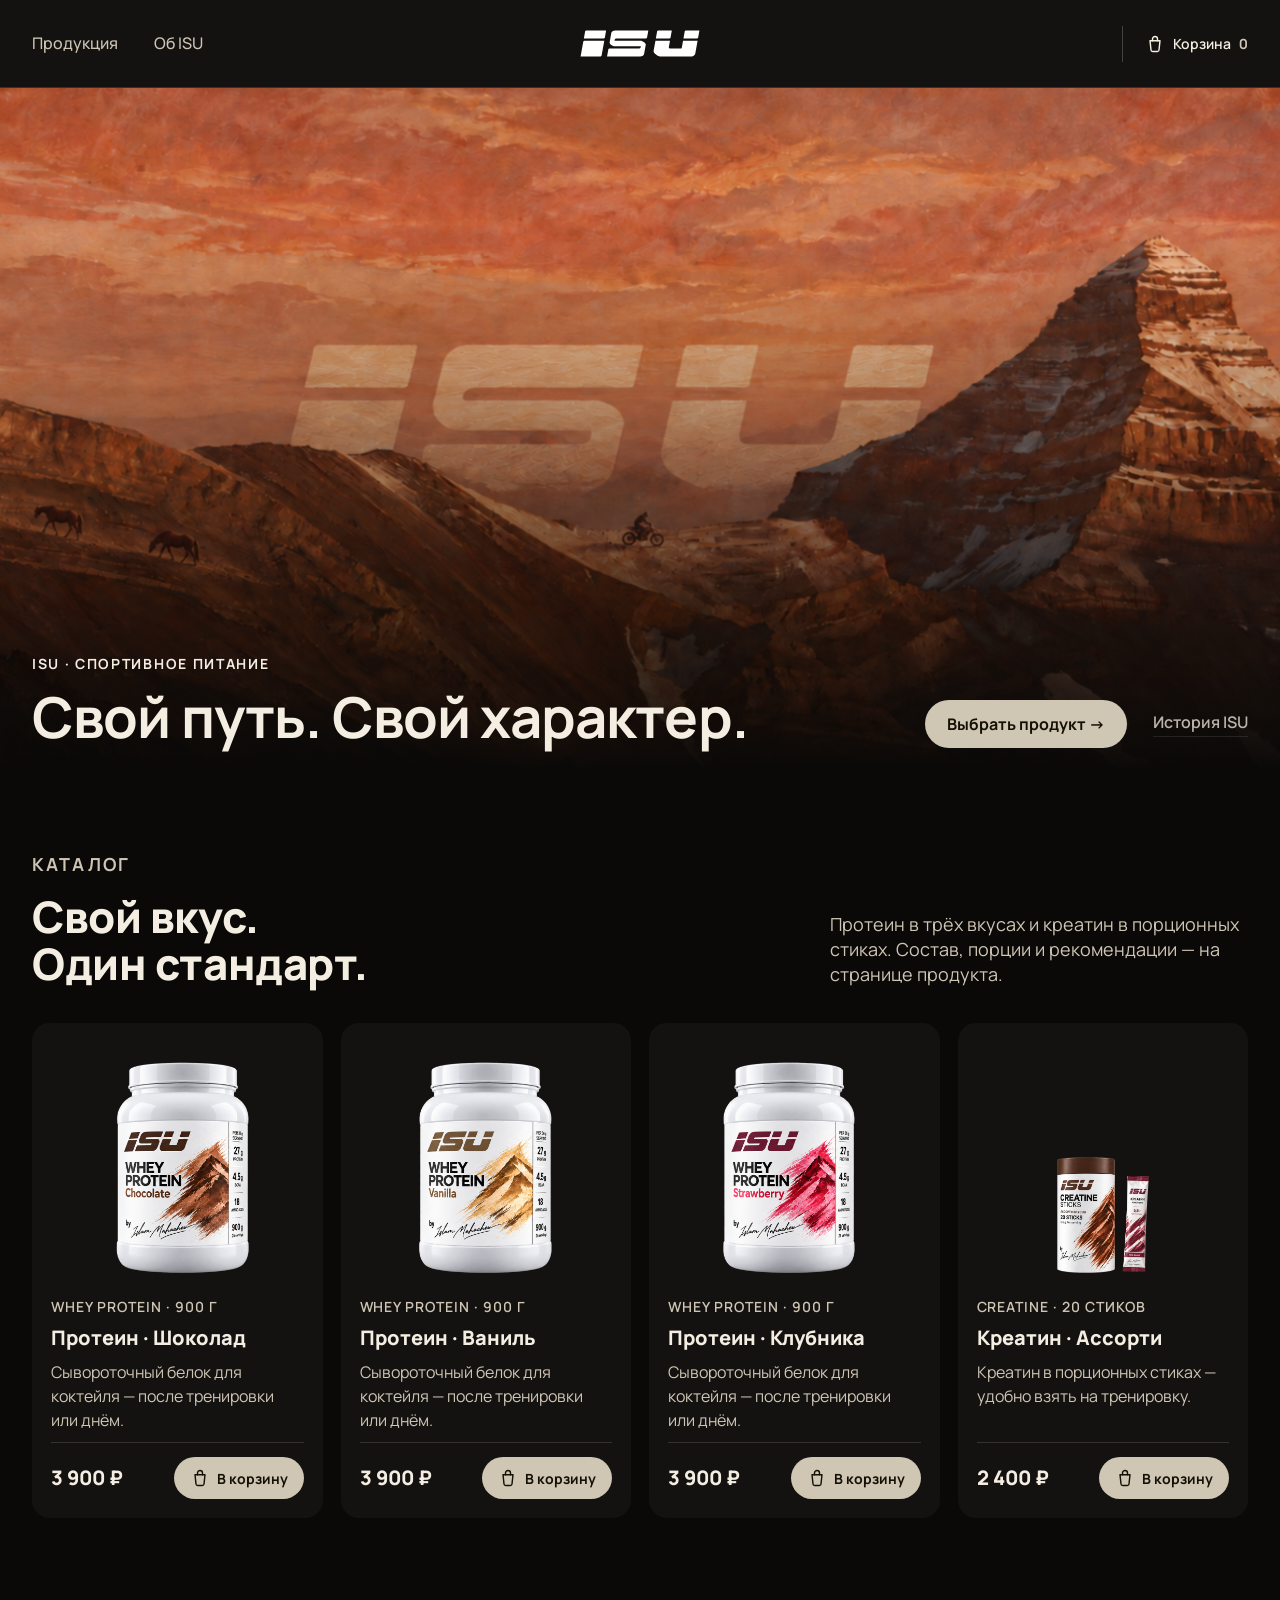
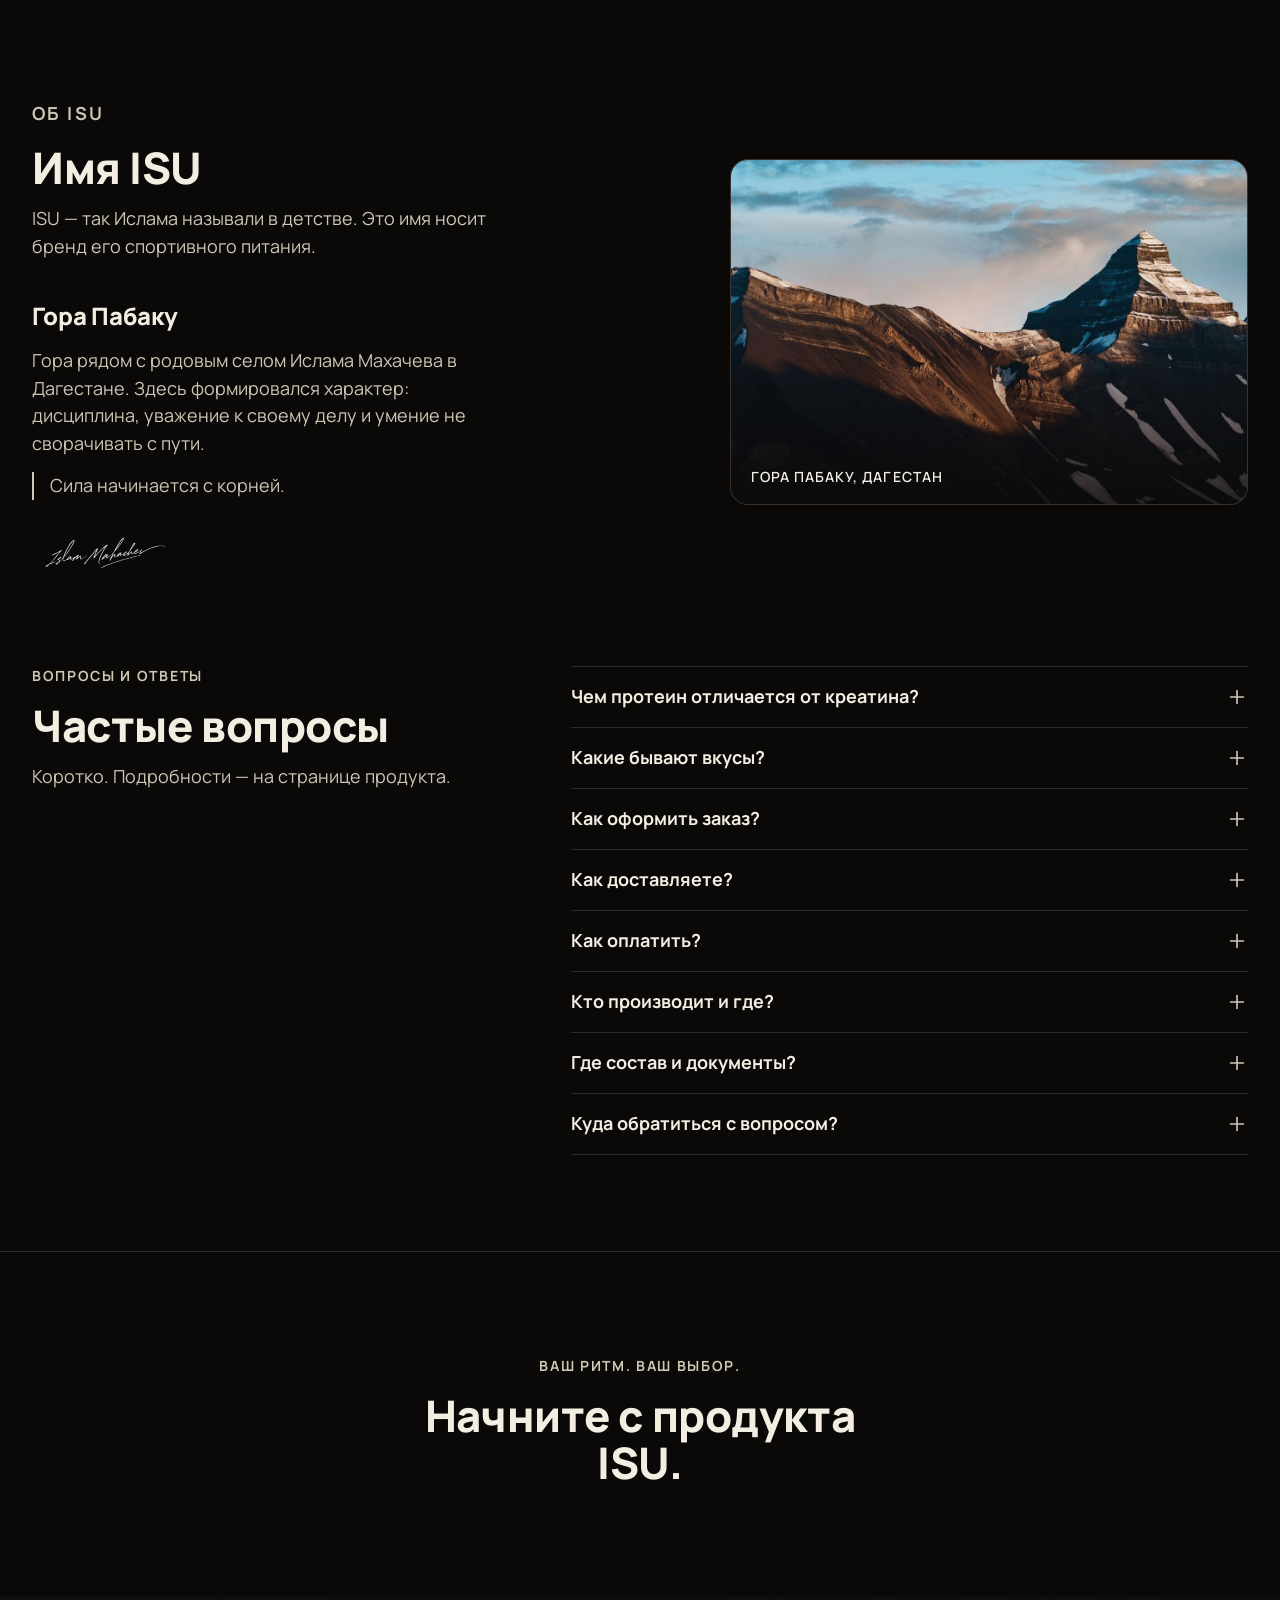
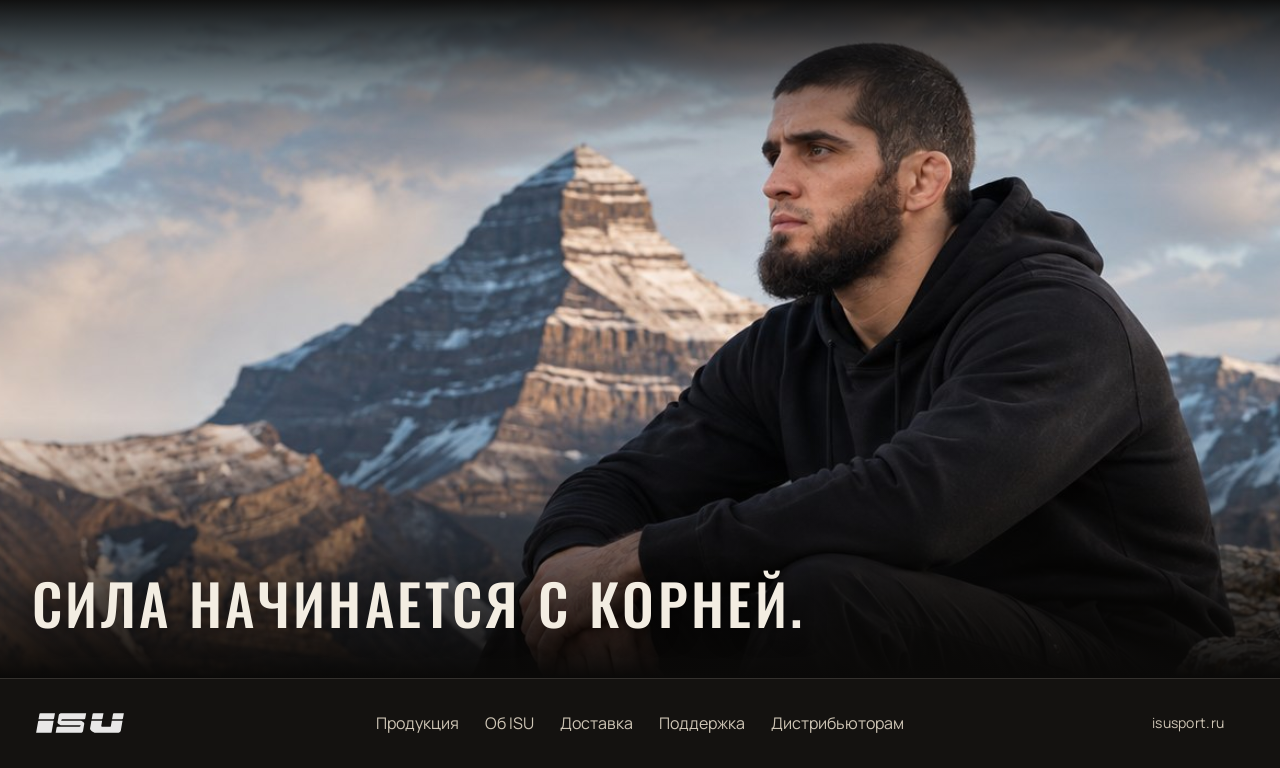
==== commit 11f956d3: "Preview: one type scale (8 sizes, each with a role): h1 60 > h2 44 > h3 24 > h4 20 > lead 18 > body " ====
--- a/index.html
+++ b/index.html
@@ -22,6 +22,15 @@
     --ease:cubic-bezier(.16,.8,.24,1);
     /* единый левый/правый край текста: шапка, первый экран, секции, нижнее фото и футер начинаются с одной вертикали */
     --edge:max(32px, calc((100% - 1304px)/2 + 32px));
+    /* единая шкала шрифтов: у каждого размера своя роль, промежуточных «полпикселей» нет */
+    --fs-caption:13px;                   /* чипы, теги, пометки, мелкие примечания */
+    --fs-label:14px;                     /* метки капсом, поля форм, второстепенный текст интерфейса */
+    --fs-body:16px;                      /* основной текст, меню, кнопки, описания */
+    --fs-lead:18px;                      /* вводные абзацы под заголовками, вопросы FAQ */
+    --fs-h4:20px;                        /* названия карточек, цены, итоги */
+    --fs-h3:24px;                        /* подзаголовки внутри секции, блоки на странице продукта */
+    --fs-h2:clamp(28px,3.4vw,44px);      /* заголовки секций, названия страниц */
+    --fs-h1:clamp(32px,4.4vw,60px);      /* главный экран и фраза-цитата */
   }
   @media(max-width:720px){:root{--edge:20px}}
   *{box-sizing:border-box;margin:0;padding:0}
@@ -52,16 +61,16 @@
     background:var(--bg-soft);border-bottom:1px solid var(--line);position:relative;z-index:40;
   }
   .site-header nav{display:flex;align-items:center;gap:36px}
-  .site-header nav a{font-size:15px;font-weight:500;color:var(--fg-dim);transition:color .25s var(--ease)}
+  .site-header nav a{font-size:var(--fs-body);font-weight:500;color:var(--fg-dim);transition:color .25s var(--ease)}
   .site-header nav a:hover{color:var(--fg)}
   .site-logo{width:130px;justify-self:center}
   .site-logo img{width:100%;filter:brightness(0) invert(1)}
   .header-actions{display:flex;align-items:center;justify-content:flex-end;gap:26px}
-  .header-actions > a{font-size:15px;font-weight:500;color:var(--fg-dim);transition:color .25s var(--ease)}
+  .header-actions > a{font-size:var(--fs-body);font-weight:500;color:var(--fg-dim);transition:color .25s var(--ease)}
   .header-actions > a:hover{color:var(--fg)}
   .cart-btn{
     display:inline-flex;align-items:center;gap:8px;border:0;background:none;color:var(--fg);
-    padding:8px 0 8px 22px;border-left:1px solid var(--line-strong);white-space:nowrap;font-size:14px;font-weight:600;
+    padding:8px 0 8px 22px;border-left:1px solid var(--line-strong);white-space:nowrap;font-size:var(--fs-label);font-weight:600;
   }
   .cart-btn:hover{color:var(--accent)}
   .cart-btn b{color:var(--accent);font-weight:700;font-variant-numeric:tabular-nums}
@@ -75,7 +84,7 @@
     z-index:41;
   }
   .mobile-menu nav[hidden]{display:none}
-  .mobile-menu nav a{padding:16px 0;border-top:1px solid var(--line);font-size:16px}
+  .mobile-menu nav a{padding:16px 0;border-top:1px solid var(--line);font-size:var(--fs-body)}
   .mobile-menu nav a:first-child{border-top:0}
   @media(max-width:760px){
     .site-header{padding:14px var(--edge);min-height:72px}
@@ -102,7 +111,7 @@
   /* нижний блок с фото Ислама (последний на странице): без параллакса, сверху плавно растворяется в тёмный фон */
   .hero--islam .hero-inner{padding-bottom:44px}
   /* второй шрифт на сайте (Oswald) — только для этой фразы; остальной сайт на Manrope */
-  .hero-quote{font-family:'Oswald','Arial Narrow',Impact,sans-serif;font-weight:500;text-transform:uppercase;letter-spacing:.06em;font-size:clamp(28px,3.6vw,52px);line-height:1.1;color:var(--fg);text-wrap:balance;text-shadow:0 2px 26px rgba(0,0,0,.5)}
+  .hero-quote{font-family:'Oswald','Arial Narrow',Impact,sans-serif;font-weight:500;text-transform:uppercase;letter-spacing:.06em;font-size:var(--fs-h1);line-height:1.1;color:var(--fg);text-wrap:balance;text-shadow:0 2px 26px rgba(0,0,0,.5)}
   .hero--islam .hero-bg{inset:-2% -8% -14% -8%;background-image:url('assets/islam-mountain.jpg');background-position:92% center;will-change:auto}
   .hero--islam .hero-scrim{background:linear-gradient(180deg, rgba(10,9,8,1) 0%, rgba(10,9,8,.72) 6%, rgba(10,9,8,.4) 13%, rgba(10,9,8,.14) 20%, rgba(10,9,8,0) 28%, rgba(6,5,4,0) 62%, rgba(6,5,4,.5) 84%, rgba(10,9,8,1) 100%)}
   .hero-inner{position:relative;z-index:2;width:100%;padding:0 var(--edge) 24px;display:flex;flex-direction:row;align-items:flex-end;justify-content:space-between;gap:40px}
@@ -114,20 +123,20 @@
     .hero-scrim,.hero--islam .hero-scrim{background:linear-gradient(180deg, rgba(6,5,4,0) 0%, rgba(6,5,4,0) 65%, rgba(6,5,4,.4) 100%)}
     .hero-inner{padding:32px 20px 28px;flex-direction:column;align-items:flex-start;gap:20px}
     .hero--islam .hero-inner{padding:26px 20px 30px}
-    .hero-quote{font-size:clamp(28px,8vw,40px);text-shadow:none}
+    .hero-quote{font-size:var(--fs-h1);text-shadow:none}
   }
   .hero-text{text-align:left}
-  .hero-kicker{font-size:14px;letter-spacing:.12em;font-weight:700;color:var(--fg);margin-bottom:12px;text-transform:uppercase}
-  .hero h1{font-size:clamp(22px,3.4vw,44px);font-weight:700;line-height:1.1;letter-spacing:-.015em;white-space:nowrap}
-  @media(max-width:720px){.hero h1{white-space:normal}}
-  .hero-desc{margin-top:14px;font-size:clamp(15px,1.6vw,18px);color:var(--fg-dim);max-width:38ch}
+  .hero-kicker{font-size:var(--fs-label);letter-spacing:.12em;font-weight:700;color:var(--fg);margin-bottom:12px;text-transform:uppercase}
+  .hero h1{font-size:var(--fs-h1);font-weight:700;line-height:1.1;letter-spacing:-.015em;white-space:nowrap}
+  @media(max-width:1000px){.hero h1{white-space:normal}}
+  .hero-desc{margin-top:14px;font-size:var(--fs-lead);color:var(--fg-dim);max-width:38ch}
   .hero-actions{display:flex;align-items:center;justify-content:flex-start;gap:26px;flex-wrap:wrap;flex-shrink:0}
-  .hero-actions .btn{padding:13px 22px;font-size:14px;gap:8px}
-  .hero-actions .text-link{font-size:14px}
-  .btn{display:inline-flex;align-items:center;gap:10px;background:var(--accent);color:#141005;font-weight:700;font-size:15px;padding:15px 24px;border:0;border-radius:99px;transition:transform .4s var(--ease),background .3s var(--ease)}
+  .hero-actions .btn{padding:13px 22px;font-size:var(--fs-body);gap:8px}
+  .hero-actions .text-link{font-size:var(--fs-body)}
+  .btn{display:inline-flex;align-items:center;gap:10px;background:var(--accent);color:#141005;font-weight:700;font-size:var(--fs-body);padding:15px 24px;border:0;border-radius:99px;transition:transform .4s var(--ease),background .3s var(--ease)}
   @media(hover:hover) and (pointer:fine){.btn:hover{transform:translateY(-2px);background:#f3ede2}}
   .btn:disabled{opacity:.5;cursor:not-allowed;transform:none}
-  .text-link{font-size:15px;font-weight:600;color:var(--fg);opacity:.75;border-bottom:1px solid var(--line);padding-bottom:2px;transition:opacity .3s var(--ease)}
+  .text-link{font-size:var(--fs-body);font-weight:600;color:var(--fg);opacity:.75;border-bottom:1px solid var(--line);padding-bottom:2px;transition:opacity .3s var(--ease)}
   .text-link:hover{opacity:1}
 
   /* ---------- reveal ---------- */
@@ -137,28 +146,28 @@
   .reveal-2.is-in{transition-delay:.16s}
 
 /* ---------- section shared ---------- */
-  .kicker{font-size:14px;letter-spacing:.12em;font-weight:700;color:var(--accent);text-transform:uppercase;margin-bottom:16px}
-  section h2{font-size:clamp(28px,4.6vw,52px);font-weight:800;letter-spacing:-.01em;line-height:1.08}
+  .kicker{font-size:var(--fs-label);letter-spacing:.12em;font-weight:700;color:var(--accent);text-transform:uppercase;margin-bottom:16px}
+  section h2{font-size:var(--fs-h2);font-weight:800;letter-spacing:-.01em;line-height:1.08}
 
   /* ---------- story ---------- */
   .story{padding-top:72px;padding-bottom:88px}
   @media(max-width:720px){.story{padding-top:56px;padding-bottom:56px}}
   .story-grid{display:grid;grid-template-columns:1.1fr .9fr;gap:64px;align-items:center}
   @media(max-width:900px){.story-grid{grid-template-columns:1fr;gap:48px}}
-  .story-copy p{margin-top:14px;color:var(--fg-dim);font-size:17px;line-height:1.55;max-width:42ch}
-  .story-copy h3{font-size:clamp(22px,2.6vw,28px);font-weight:800;letter-spacing:-.005em;margin-top:38px}
+  .story-copy p{margin-top:14px;color:var(--fg-dim);font-size:var(--fs-lead);line-height:1.55;max-width:42ch}
+  .story-copy h3{font-size:var(--fs-h3);font-weight:800;letter-spacing:-.005em;margin-top:38px}
   .story-signature{width:140px;margin-top:30px;filter:brightness(0) invert(1);opacity:.85}
-  .story-note{margin-top:28px;font-size:16px;color:var(--fg);border-left:2px solid var(--accent);padding-left:16px;line-height:1.6}
+  .story-note{margin-top:28px;font-size:var(--fs-body);color:var(--fg);border-left:2px solid var(--accent);padding-left:16px;line-height:1.6}
   .story-frame{position:relative;border-radius:18px;overflow:hidden;aspect-ratio:1199/800;border:1px solid var(--line);background:#1c140d}
   .story-frame img{width:100%;height:100%;object-fit:cover;filter:saturate(.9)}
   .story-frame::after{content:'';position:absolute;inset:0;background:linear-gradient(180deg,rgba(10,9,8,0) 55%,rgba(10,9,8,.75) 100%)}
-  .story-frame-label{position:absolute;left:20px;bottom:18px;z-index:2;font-size:13px;letter-spacing:.08em;font-weight:600;color:var(--fg);text-transform:uppercase}
+  .story-frame-label{position:absolute;left:20px;bottom:18px;z-index:2;font-size:var(--fs-label);letter-spacing:.08em;font-weight:600;color:var(--fg);text-transform:uppercase}
 
   /* ---------- catalog ---------- */
   .catalog{padding-top:80px;padding-bottom:96px}
   @media(max-width:720px){.catalog{padding-top:60px;padding-bottom:64px}}
   .catalog-head{display:flex;align-items:flex-end;justify-content:space-between;gap:24px;margin-bottom:36px;flex-wrap:wrap}
-  .catalog-head p{color:var(--fg-dim);max-width:38ch;font-size:16px}
+  .catalog-head p{color:var(--fg-dim);max-width:38ch;font-size:var(--fs-lead)}
   .catalog-grid{display:grid;grid-template-columns:repeat(4,minmax(0,1fr));gap:18px}
   @media(max-width:900px){.catalog-grid{grid-template-columns:repeat(2,minmax(0,1fr))}}
   @media(max-width:480px){.catalog-grid{grid-template-columns:minmax(0,1fr)}}
@@ -172,26 +181,26 @@
   .product-media.single{width:53%;aspect-ratio:1768/2667;display:flex;align-items:flex-end;justify-content:center}
   .product-media.single img{position:static;width:auto;height:50%;max-width:none;object-fit:contain;transform:none}
   .product-body{padding:24px 18px 18px;display:flex;flex-direction:column;gap:10px;flex:1}
-  .product-eyebrow{font-size:13px;letter-spacing:.07em;font-weight:600;color:var(--fg-dim);text-transform:uppercase}
-  .product-body h3{font-size:20px;font-weight:800;line-height:1.2}
-  .product-desc{color:var(--fg-dim);font-size:15px;line-height:1.5;max-width:42ch}
+  .product-eyebrow{font-size:var(--fs-label);letter-spacing:.07em;font-weight:600;color:var(--fg-dim);text-transform:uppercase}
+  .product-body h3{font-size:var(--fs-h4);font-weight:800;line-height:1.2}
+  .product-desc{color:var(--fg-dim);font-size:var(--fs-body);line-height:1.5;max-width:42ch;text-wrap:pretty}
   .flavour-row{display:flex;align-items:center;gap:8px;flex-wrap:wrap}
-  .flavour-label{font-size:13px;color:var(--fg-dim);letter-spacing:.04em}
+  .flavour-label{font-size:var(--fs-caption);color:var(--fg-dim);letter-spacing:.04em}
   .flavour-pill{
     position:relative;z-index:2;
     display:inline-flex;align-items:center;gap:6px;border:1px solid var(--line-strong);
-    background:transparent;color:var(--fg-dim);border-radius:99px;padding:6px 11px 6px 8px;font-size:12px;font-weight:600;
+    background:transparent;color:var(--fg-dim);border-radius:99px;padding:6px 11px 6px 8px;font-size:var(--fs-caption);font-weight:600;
     transition:border-color .25s var(--ease),color .25s var(--ease);
   }
   .flavour-pill i{width:9px;height:9px;border-radius:50%;display:block;background:var(--swatch,#888)}
   .flavour-pill[aria-pressed="true"]{border-color:var(--accent);color:var(--fg)}
   .assortment-list{display:flex;flex-wrap:wrap;gap:7px}
-  .assortment-tag{font-size:13px;color:var(--fg-dim);border:1px solid var(--line);border-radius:99px;padding:5px 10px}
+  .assortment-tag{font-size:var(--fs-caption);color:var(--fg-dim);border:1px solid var(--line);border-radius:99px;padding:5px 10px}
   .product-controls{margin-top:auto;display:flex;align-items:center;justify-content:space-between;gap:14px;padding-top:14px;border-top:1px solid var(--line);flex-wrap:wrap}
-  .product-price{font-size:19px;font-weight:800}
+  .product-price{font-size:var(--fs-h4);font-weight:800}
   .add-btn{
     position:relative;z-index:2;
-    display:inline-flex;align-items:center;gap:7px;background:var(--accent);color:#141005;font-weight:700;font-size:14px;
+    display:inline-flex;align-items:center;gap:7px;background:var(--accent);color:#141005;font-weight:700;font-size:var(--fs-label);
     padding:11px 16px;border:0;border-radius:99px;transition:transform .3s var(--ease),background .3s var(--ease);white-space:nowrap;
   }
   @media(hover:hover) and (pointer:fine){.add-btn:hover{transform:translateY(-2px);background:#f3ede2}}
@@ -199,26 +208,26 @@
 
   /* ---------- заголовок секции (общий) ---------- */
   .section-head{max-width:62ch;margin-bottom:28px}
-  .section-head h2{font-size:clamp(26px,3.2vw,38px)}
-  .section-head p:not(.kicker){margin-top:14px;color:var(--fg-dim);font-size:17px;line-height:1.55}
+  .section-head h2{font-size:var(--fs-h2)}
+  .section-head p:not(.kicker){margin-top:14px;color:var(--fg-dim);font-size:var(--fs-lead);line-height:1.55}
 
   /* ---------- cta ---------- */
   .cta{padding-top:104px;padding-bottom:72px;text-align:center;border-top:1px solid var(--line)}
   @media(max-width:720px){.cta{padding-top:64px;padding-bottom:64px}}
   .cta h2{max-width:16ch;margin:0 auto 36px}
-  .cta .btn{padding:17px 30px;font-size:16px}
+  .cta .btn{padding:17px 30px;font-size:var(--fs-body)}
 
   /* ---------- footer (структура как на первом сайте) ---------- */
   .site-footer{padding:26px var(--edge);display:flex;align-items:center;justify-content:space-between;gap:40px;min-height:90px;border-top:1px solid var(--line);flex-wrap:wrap;background:var(--bg-soft)}
   .site-footer > a{width:96px;flex-shrink:0}
   .site-footer img{width:100%;filter:brightness(0) invert(1);opacity:.9}
-  .site-footer nav{display:flex;align-items:center;gap:26px;font-size:15px;color:var(--fg-dim);flex-wrap:wrap}
+  .site-footer nav{display:flex;align-items:center;gap:26px;font-size:var(--fs-body);color:var(--fg-dim);flex-wrap:wrap}
   .site-footer nav a:hover{color:var(--fg)}
-  .footer-domain{font-size:14px;color:var(--fg-dim);letter-spacing:.02em;transition:color .25s var(--ease)}
+  .footer-domain{font-size:var(--fs-label);color:var(--fg-dim);letter-spacing:.02em;transition:color .25s var(--ease)}
   .footer-domain:hover{color:var(--accent)}
   @media(max-width:600px){
     .site-footer{padding:20px var(--edge) 22px;justify-content:flex-start;flex-direction:column;align-items:flex-start;gap:14px;min-height:0}
-    .site-footer nav{gap:10px 18px;font-size:13px}
+    .site-footer nav{gap:10px 18px;font-size:var(--fs-label)}
     .site-footer > a{width:76px}
   }
 
@@ -234,37 +243,37 @@
   .cart-drawer.is-open{transform:translateX(0)}
   .cart-drawer-head{display:flex;align-items:flex-start;justify-content:space-between;gap:12px}
   .cart-drawer-head button{background:none;border:0;color:var(--fg)}
-  .cart-drawer-head h2{font-size:24px;font-weight:800;margin-top:6px}
-  .cart-drawer-head h2 span{color:var(--fg-dim);font-weight:600;font-size:16px}
+  .cart-drawer-head h2{font-size:var(--fs-h3);font-weight:800;margin-top:6px}
+  .cart-drawer-head h2 span{color:var(--fg-dim);font-weight:600;font-size:var(--fs-body)}
   .cart-lines{margin-top:24px;overflow-y:auto;flex:1;display:flex;flex-direction:column;gap:18px}
   .cart-line{display:grid;grid-template-columns:54px 1fr auto;gap:14px;align-items:center}
   .cart-thumb{width:54px;height:72px;border-radius:10px;overflow:hidden;background:transparent;position:relative}
   .cart-thumb img{position:absolute;left:0;bottom:0;width:300%;max-width:none;transform:translate(0,0)}
   .cart-thumb img.single{position:static;width:82%;height:82%;margin:9%;object-fit:contain;transform:none}
-  .cart-line-main a{font-size:14.5px;font-weight:700}
-  .cart-line-main p{font-size:13.5px;color:var(--fg-dim);margin-top:2px}
+  .cart-line-main a{font-size:var(--fs-label);font-weight:700}
+  .cart-line-main p{font-size:var(--fs-caption);color:var(--fg-dim);margin-top:2px}
   .cart-line-qty{display:flex;align-items:center;gap:2px;margin-top:8px;border:1px solid var(--line-strong);border-radius:99px;padding:3px;width:max-content}
   .cart-line-qty button{width:24px;height:24px;border-radius:50%;border:0;background:none;color:var(--fg);display:flex;align-items:center;justify-content:center}
   .cart-line-qty button:hover{background:var(--line)}
   .cart-line-qty button:disabled{opacity:.35;cursor:not-allowed}
-  .cart-line-qty span{min-width:1.6ch;text-align:center;font-size:13px;font-weight:700}
+  .cart-line-qty span{min-width:1.6ch;text-align:center;font-size:var(--fs-caption);font-weight:700}
   .cart-line-end{display:flex;flex-direction:column;align-items:flex-end;gap:10px}
-  .cart-line-end b{font-size:14px;font-weight:800}
+  .cart-line-end b{font-size:var(--fs-label);font-weight:800}
   .cart-line-end button{background:none;border:0;color:var(--fg-dim)}
   .cart-line-end button:hover{color:var(--accent)}
   .cart-empty{flex:1;display:flex;flex-direction:column;align-items:center;justify-content:center;text-align:center;gap:14px;color:var(--fg-dim);padding:40px 0}
-  .cart-empty h3{color:var(--fg);font-size:20px;font-weight:800}
+  .cart-empty h3{color:var(--fg);font-size:var(--fs-h4);font-weight:800}
   .cart-bottom{border-top:1px solid var(--line);padding-top:18px;margin-top:18px;display:flex;flex-direction:column;gap:12px}
-  .cart-total-row{display:flex;align-items:center;justify-content:space-between;font-size:16px}
-  .cart-total-row b{font-size:20px;font-weight:800}
-  .cart-note{font-size:13.5px;color:var(--fg-dim)}
+  .cart-total-row{display:flex;align-items:center;justify-content:space-between;font-size:var(--fs-body)}
+  .cart-total-row b{font-size:var(--fs-h4);font-weight:800}
+  .cart-note{font-size:var(--fs-caption);color:var(--fg-dim)}
   .cart-promo{display:flex;gap:8px}
-  .cart-promo input{flex:1;min-width:0;background:var(--bg);border:1px solid var(--line-strong);border-radius:99px;padding:12px 16px;color:var(--fg);font-size:14px;font-family:inherit}
+  .cart-promo input{flex:1;min-width:0;background:var(--bg);border:1px solid var(--line-strong);border-radius:99px;padding:12px 16px;color:var(--fg);font-size:var(--fs-body);font-family:inherit}
   .cart-promo input::placeholder{color:var(--fg-dim)}
   .cart-promo input:focus{outline:none;border-color:var(--accent)}
-  .cart-promo button{background:none;border:1px solid var(--line-strong);border-radius:99px;padding:12px 18px;color:var(--fg);font-weight:700;font-size:13px;white-space:nowrap;transition:border-color .25s var(--ease),color .25s var(--ease)}
+  .cart-promo button{background:none;border:1px solid var(--line-strong);border-radius:99px;padding:12px 18px;color:var(--fg);font-weight:700;font-size:var(--fs-label);white-space:nowrap;transition:border-color .25s var(--ease),color .25s var(--ease)}
   .cart-promo button:hover{border-color:var(--accent);color:var(--accent)}
-  .cart-promo-note{font-size:13.5px;color:var(--fg-dim);display:none}
+  .cart-promo-note{font-size:var(--fs-caption);color:var(--fg-dim);display:none}
   .cart-promo-note.is-visible{display:block}
 
   /* ---------- toast ---------- */
@@ -276,9 +285,9 @@
   }
   .toast.is-visible{transform:translateY(0);opacity:1;pointer-events:auto}
   .toast-icon{width:36px;height:36px;border-radius:50%;background:rgba(207,198,180,.18);color:var(--accent);display:flex;align-items:center;justify-content:center;flex-shrink:0}
-  .toast strong{font-size:14px;display:block}
-  .toast p{font-size:14px;color:var(--fg-dim);margin-top:2px}
-  .toast a{font-size:13.5px;font-weight:700;color:var(--accent);display:inline-block;margin-top:8px}
+  .toast strong{font-size:var(--fs-label);display:block}
+  .toast p{font-size:var(--fs-label);color:var(--fg-dim);margin-top:2px}
+  .toast a{font-size:var(--fs-label);font-weight:700;color:var(--accent);display:inline-block;margin-top:8px}
   .toast-close{position:absolute;top:10px;right:10px;background:none;border:0;color:var(--fg-dim)}
 </style>
 <link rel="stylesheet" href="assets/ui-components.css" />
--- a/assets/ui-components.css
+++ b/assets/ui-components.css
@@ -38,7 +38,7 @@
   .cart-line-qty button{width:34px;height:34px}
   .cart-line-end button{width:40px;height:40px;display:inline-flex;align-items:center;justify-content:center;margin:-8px -8px 0 0}
   .flavour-pill{padding-top:10px;padding-bottom:10px}
-  .cart-promo input{font-size:16px}
+  .cart-promo input{font-size:var(--fs-body)}
 }
 
 /* ---------- FAQ: раскрывающиеся вопросы-ответы ---------- */
@@ -49,7 +49,7 @@
 .faq-list{border-top:1px solid var(--line)}
 .faq-item{border-bottom:1px solid var(--line);scroll-margin-top:24px}
 .faq-item h3{font-size:inherit;font-weight:inherit;line-height:inherit}
-.faq-q{display:flex;width:100%;min-height:60px;align-items:center;justify-content:space-between;gap:20px;padding:18px 0;background:none;border:0;color:var(--fg);font-family:inherit;font-size:clamp(16.5px,2vw,19px);font-weight:700;line-height:1.3;text-align:left;cursor:pointer;transition:color .25s var(--ease),opacity .12s var(--ease)}
+.faq-q{display:flex;width:100%;min-height:60px;align-items:center;justify-content:space-between;gap:20px;padding:18px 0;background:none;border:0;color:var(--fg);font-family:inherit;font-size:var(--fs-lead);font-weight:700;line-height:1.3;text-align:left;cursor:pointer;transition:color .25s var(--ease),opacity .12s var(--ease)}
 .faq-q:active{opacity:.7}
 .faq-icon{flex-shrink:0;width:22px;height:22px;stroke:var(--accent);stroke-width:1.8;fill:none;stroke-linecap:round;transition:transform .25s var(--ease)}
 .faq-item.is-open .faq-icon{transform:rotate(45deg)}
@@ -57,10 +57,10 @@
 .faq-a{display:grid;grid-template-rows:0fr;visibility:hidden;transition:grid-template-rows .28s var(--ease),visibility 0s linear .28s}
 .faq-item.is-open .faq-a{grid-template-rows:1fr;visibility:visible;transition:grid-template-rows .28s var(--ease),visibility 0s}
 .faq-a-inner{min-height:0;overflow:hidden}
-.faq-a-inner p{padding:0 42px 22px 0;color:var(--fg-dim);font-size:16px;line-height:1.6;max-width:62ch}
+.faq-a-inner p{padding:0 42px 22px 0;color:var(--fg-dim);font-size:var(--fs-body);line-height:1.6;max-width:62ch}
 /* на страницах товаров блок стоит внутри .pd */
 .pd-faq{padding:56px 0 24px;border-top:1px solid var(--line)}
-.pd-faq h2{font-size:22px;font-weight:800;margin-bottom:20px}
+.pd-faq h2{font-size:var(--fs-h3);font-weight:800;margin-bottom:20px}
 .pd-faq .faq-list{max-width:820px}
 .pd-faq--flush{border-top:0;padding-top:48px}
 @media(max-width:720px){.pd-faq{padding-top:40px}}
@@ -77,9 +77,9 @@
     transition:transform .2s var(--ease),opacity .2s var(--ease),visibility 0s linear .2s}
   .buybar.is-visible{transform:translateY(0);opacity:1;visibility:visible;transition:transform .28s var(--ease),opacity .28s var(--ease),visibility 0s}
   .buybar-info{min-width:0;display:flex;flex-direction:column;gap:2px}
-  .buybar-name{font-size:13.5px;font-weight:600;color:var(--fg-dim);white-space:nowrap;overflow:hidden;text-overflow:ellipsis}
-  .buybar-price{font-size:19px;font-weight:800;color:var(--fg);font-variant-numeric:tabular-nums}
-  .buybar .add-btn{flex-shrink:0;min-width:156px;min-height:48px;padding:0 22px;justify-content:center;font-size:15px}
+  .buybar-name{font-size:var(--fs-label);font-weight:600;color:var(--fg-dim);white-space:nowrap;overflow:hidden;text-overflow:ellipsis}
+  .buybar-price{font-size:var(--fs-h4);font-weight:800;color:var(--fg);font-variant-numeric:tabular-nums}
+  .buybar .add-btn{flex-shrink:0;min-width:156px;min-height:48px;padding:0 22px;justify-content:center;font-size:var(--fs-label)}
   /* панель закрывает низ экрана — оставляем место под ней в конце страницы и над ней показываем уведомление */
   .has-buybar .site-footer{padding-bottom:calc(22px + 76px + env(safe-area-inset-bottom,0px))}
   .buybar-on .toast{bottom:calc(88px + env(safe-area-inset-bottom,0px))}
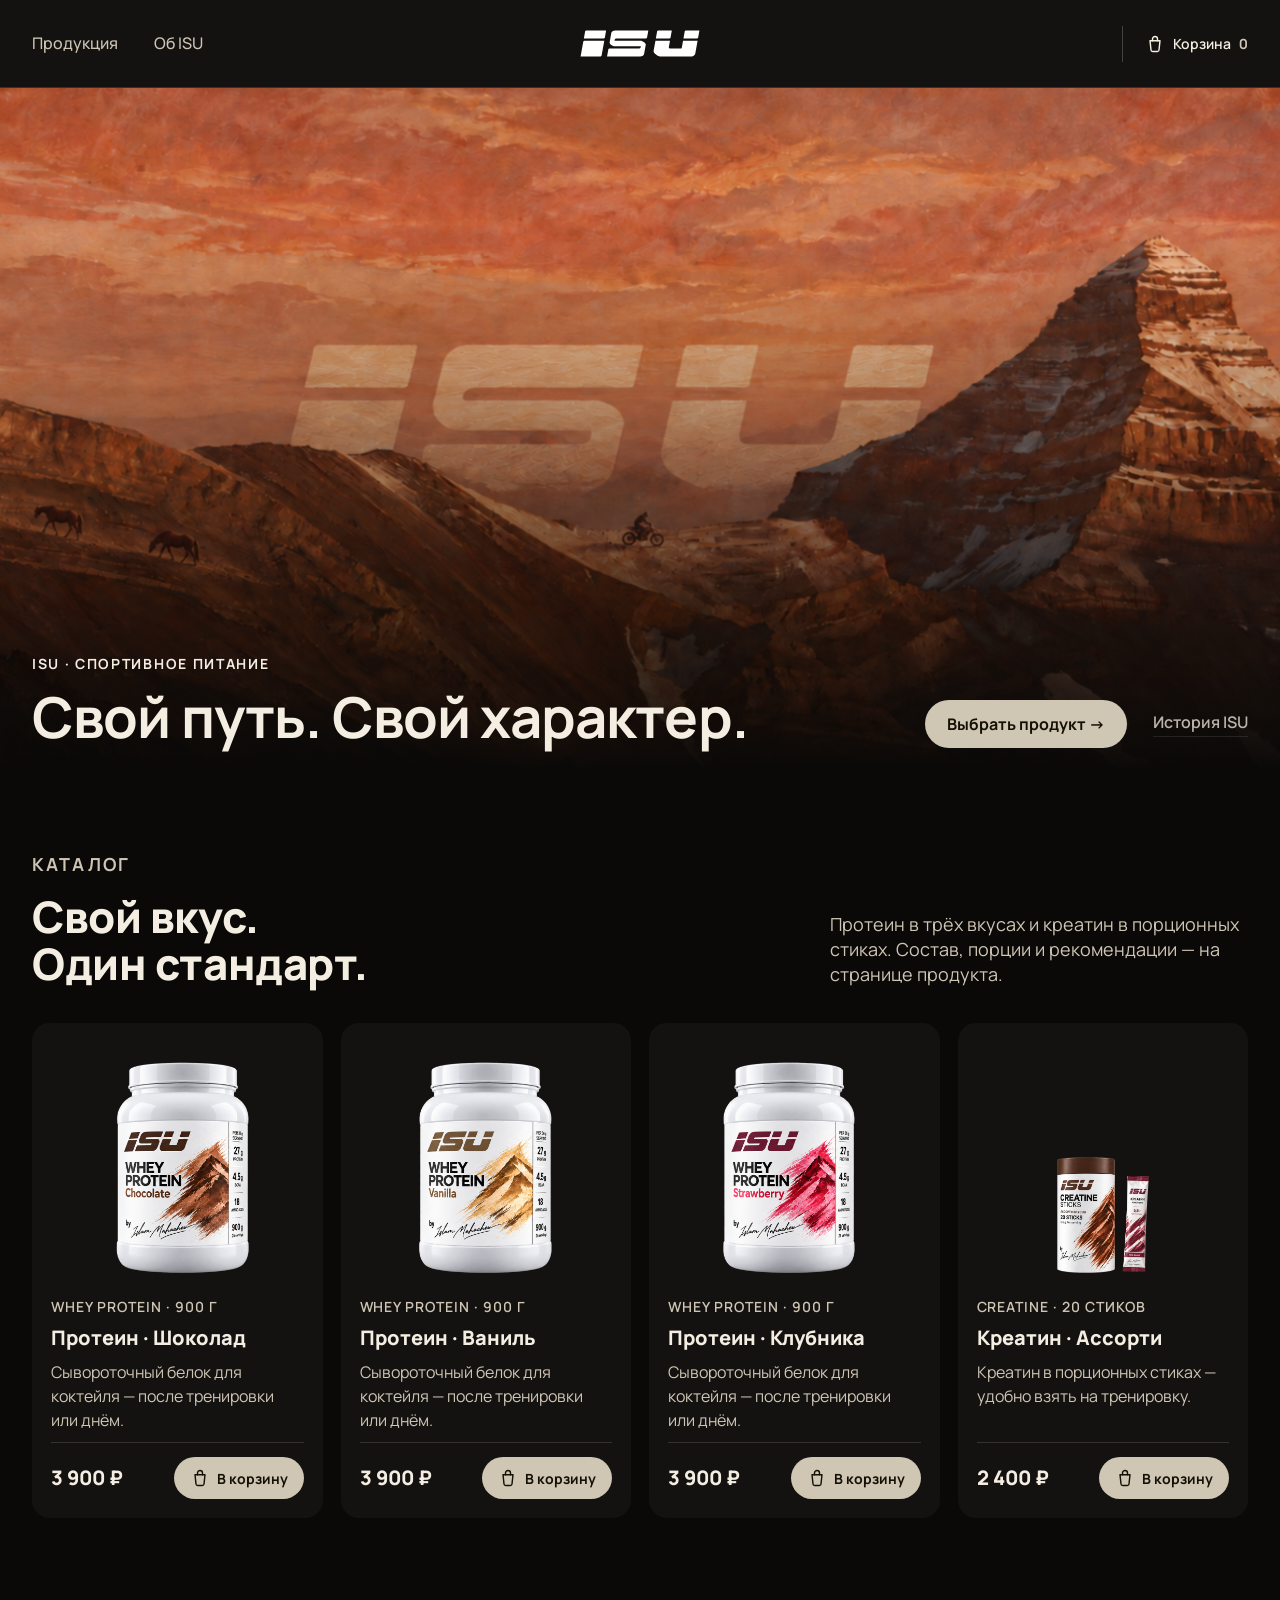
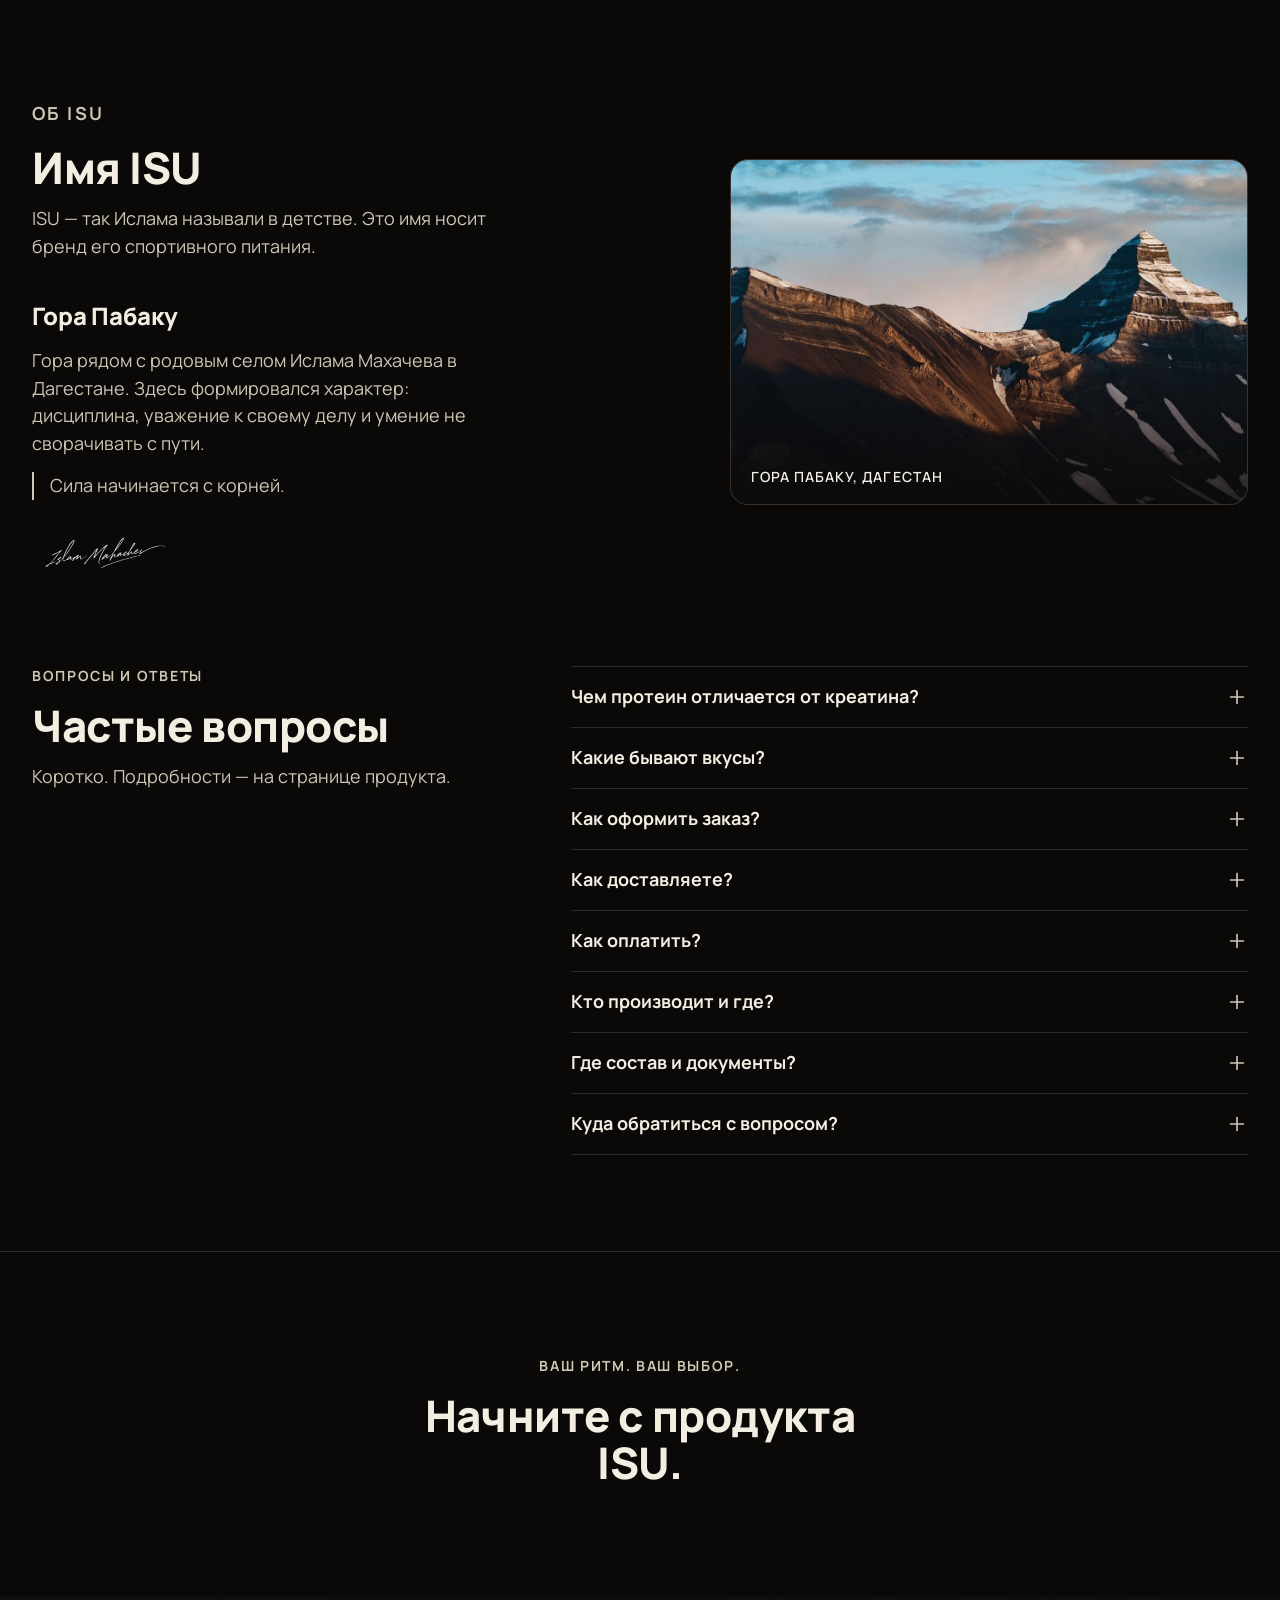
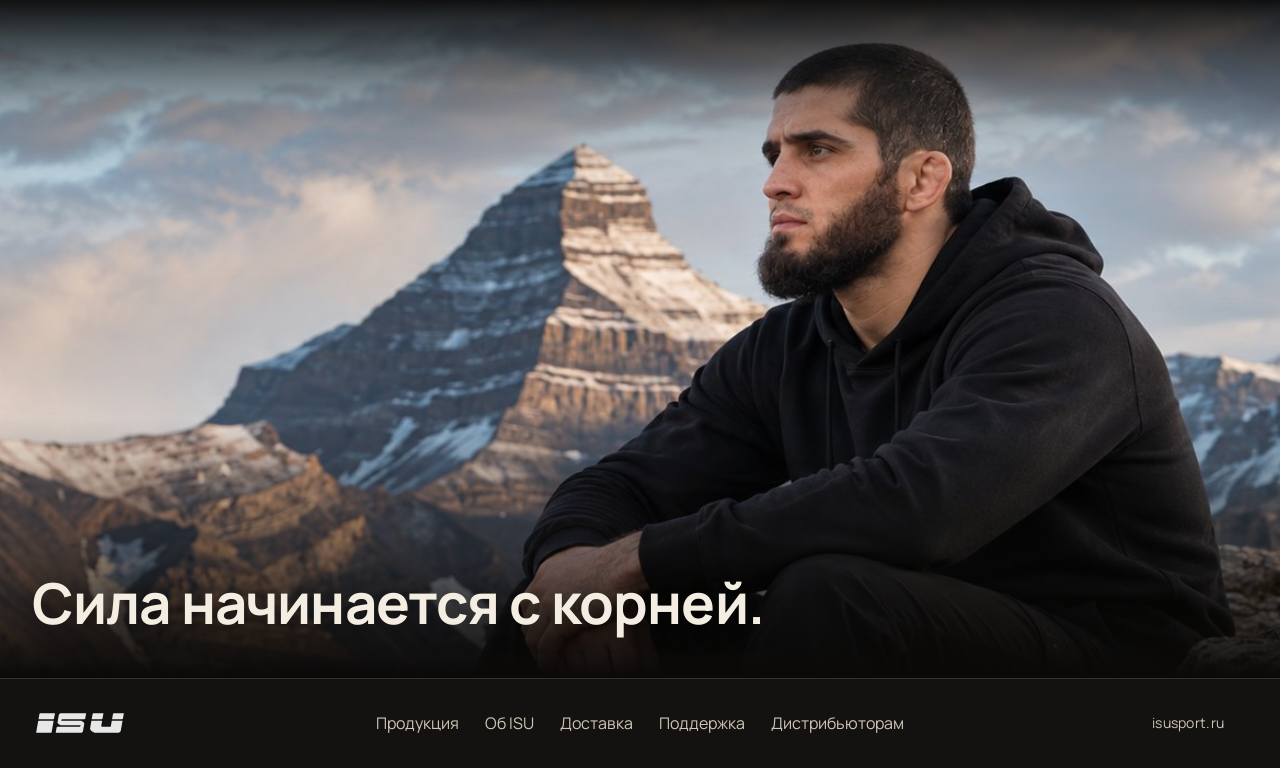
==== commit 9a967d12: "Preview: bottom quote "Сила начинается с корней." set like the first-screen heading (Manrope 700, se" ====
--- a/index.html
+++ b/index.html
@@ -8,7 +8,7 @@
 <meta name="description" content="ISU — спортивное питание Ислама Махачева. Протеин и креатин для твоего ритма." />
 <link rel="preconnect" href="https://fonts.googleapis.com" />
 <link rel="preconnect" href="https://fonts.gstatic.com" crossorigin />
-<link href="https://fonts.googleapis.com/css2?family=Manrope:wght@400;500;600;700;800&family=Oswald:wght@500&display=swap" rel="stylesheet" />
+<link href="https://fonts.googleapis.com/css2?family=Manrope:wght@400;500;600;700;800&display=swap" rel="stylesheet" />
 <style>
   :root{
     --bg:#0a0908;
@@ -110,8 +110,8 @@
   .hero-scrim{position:absolute;inset:0;background:linear-gradient(180deg, rgba(6,5,4,.12) 0%, rgba(6,5,4,.05) 20%, rgba(6,5,4,.3) 52%, rgba(6,5,4,.68) 78%, rgba(10,9,8,1) 100%)}
   /* нижний блок с фото Ислама (последний на странице): без параллакса, сверху плавно растворяется в тёмный фон */
   .hero--islam .hero-inner{padding-bottom:44px}
-  /* второй шрифт на сайте (Oswald) — только для этой фразы; остальной сайт на Manrope */
-  .hero-quote{font-family:'Oswald','Arial Narrow',Impact,sans-serif;font-weight:500;text-transform:uppercase;letter-spacing:.06em;font-size:var(--fs-h1);line-height:1.1;color:var(--fg);text-wrap:balance;text-shadow:0 2px 26px rgba(0,0,0,.5)}
+  /* фраза внизу набрана так же, как заголовок первого экрана (.hero h1): Manrope 700, обычные буквы, тот же размер и интервал */
+  .hero-quote{font-weight:700;letter-spacing:-.015em;font-size:var(--fs-h1);line-height:1.1;color:var(--fg);text-wrap:balance;text-shadow:0 2px 26px rgba(0,0,0,.5)}
   .hero--islam .hero-bg{inset:-2% -8% -14% -8%;background-image:url('assets/islam-mountain.jpg');background-position:92% center;will-change:auto}
   .hero--islam .hero-scrim{background:linear-gradient(180deg, rgba(10,9,8,1) 0%, rgba(10,9,8,.72) 6%, rgba(10,9,8,.4) 13%, rgba(10,9,8,.14) 20%, rgba(10,9,8,0) 28%, rgba(6,5,4,0) 62%, rgba(6,5,4,.5) 84%, rgba(10,9,8,1) 100%)}
   .hero-inner{position:relative;z-index:2;width:100%;padding:0 var(--edge) 24px;display:flex;flex-direction:row;align-items:flex-end;justify-content:space-between;gap:40px}
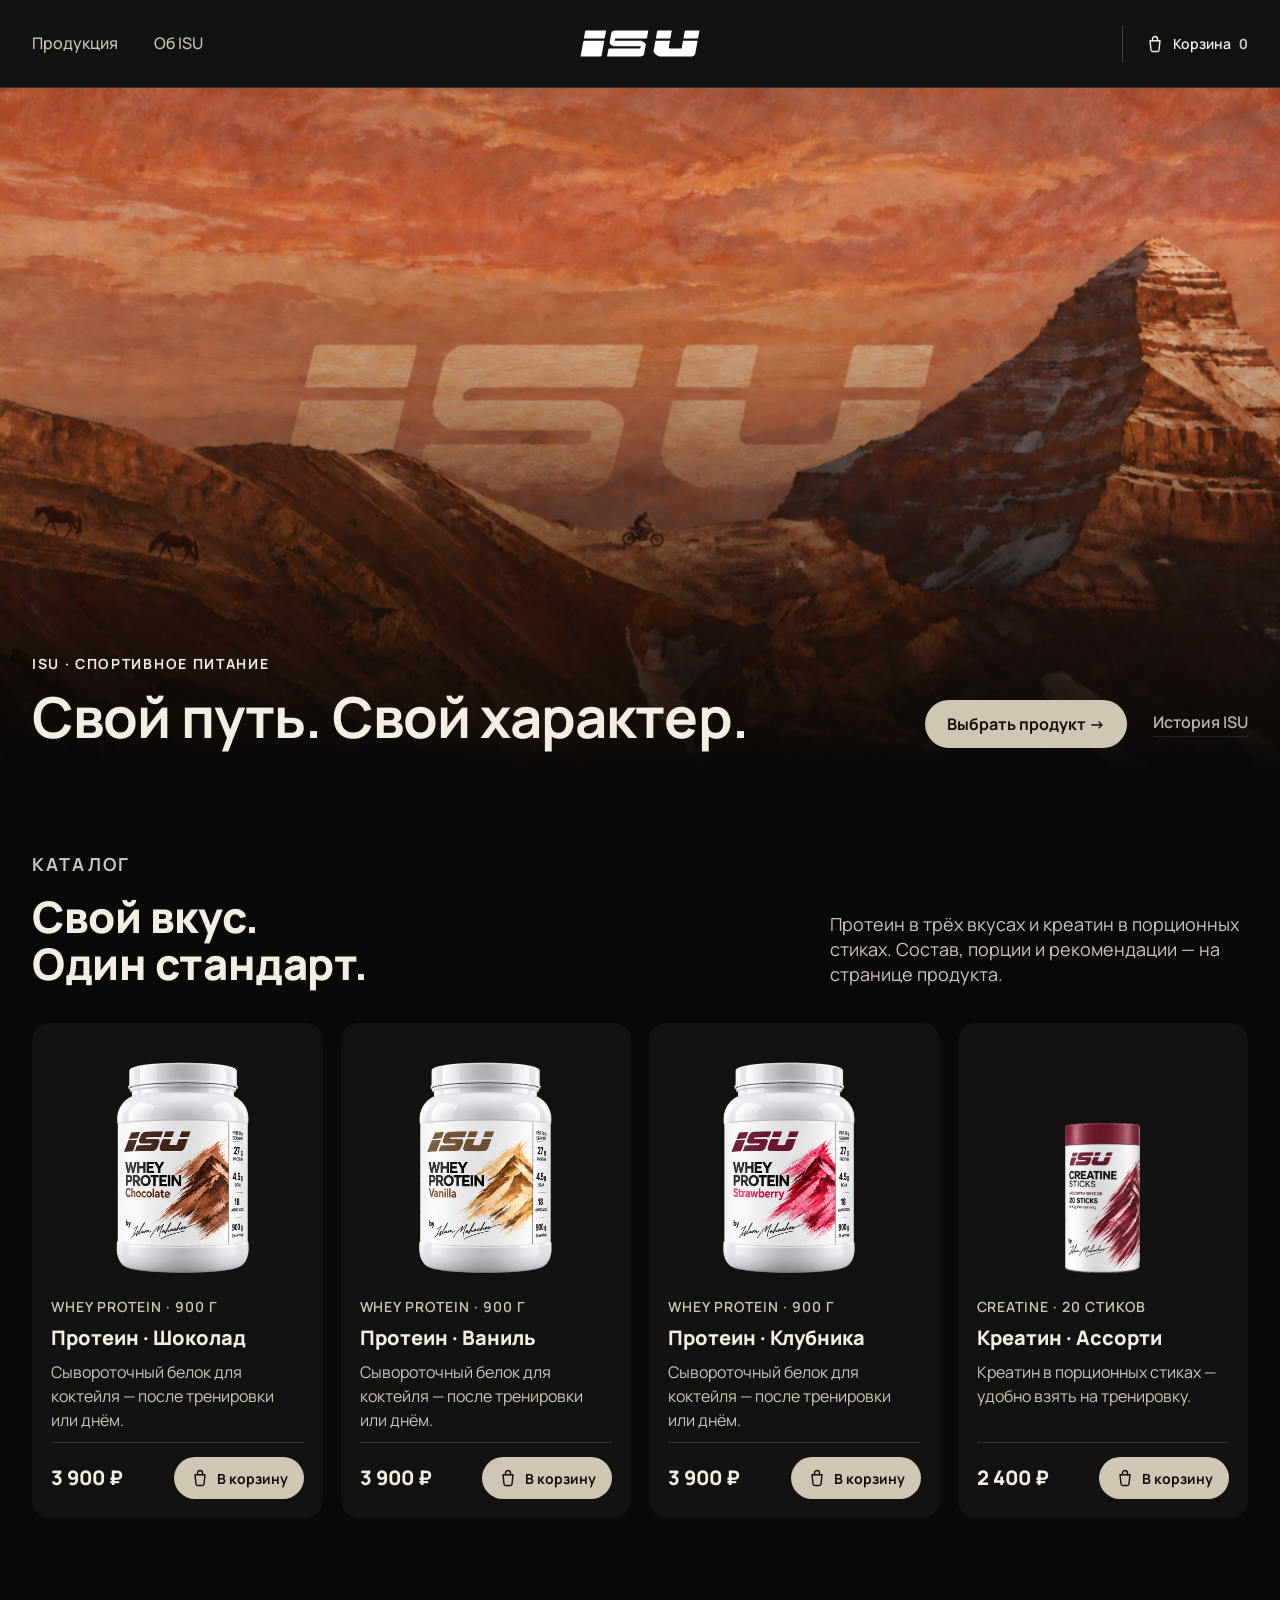
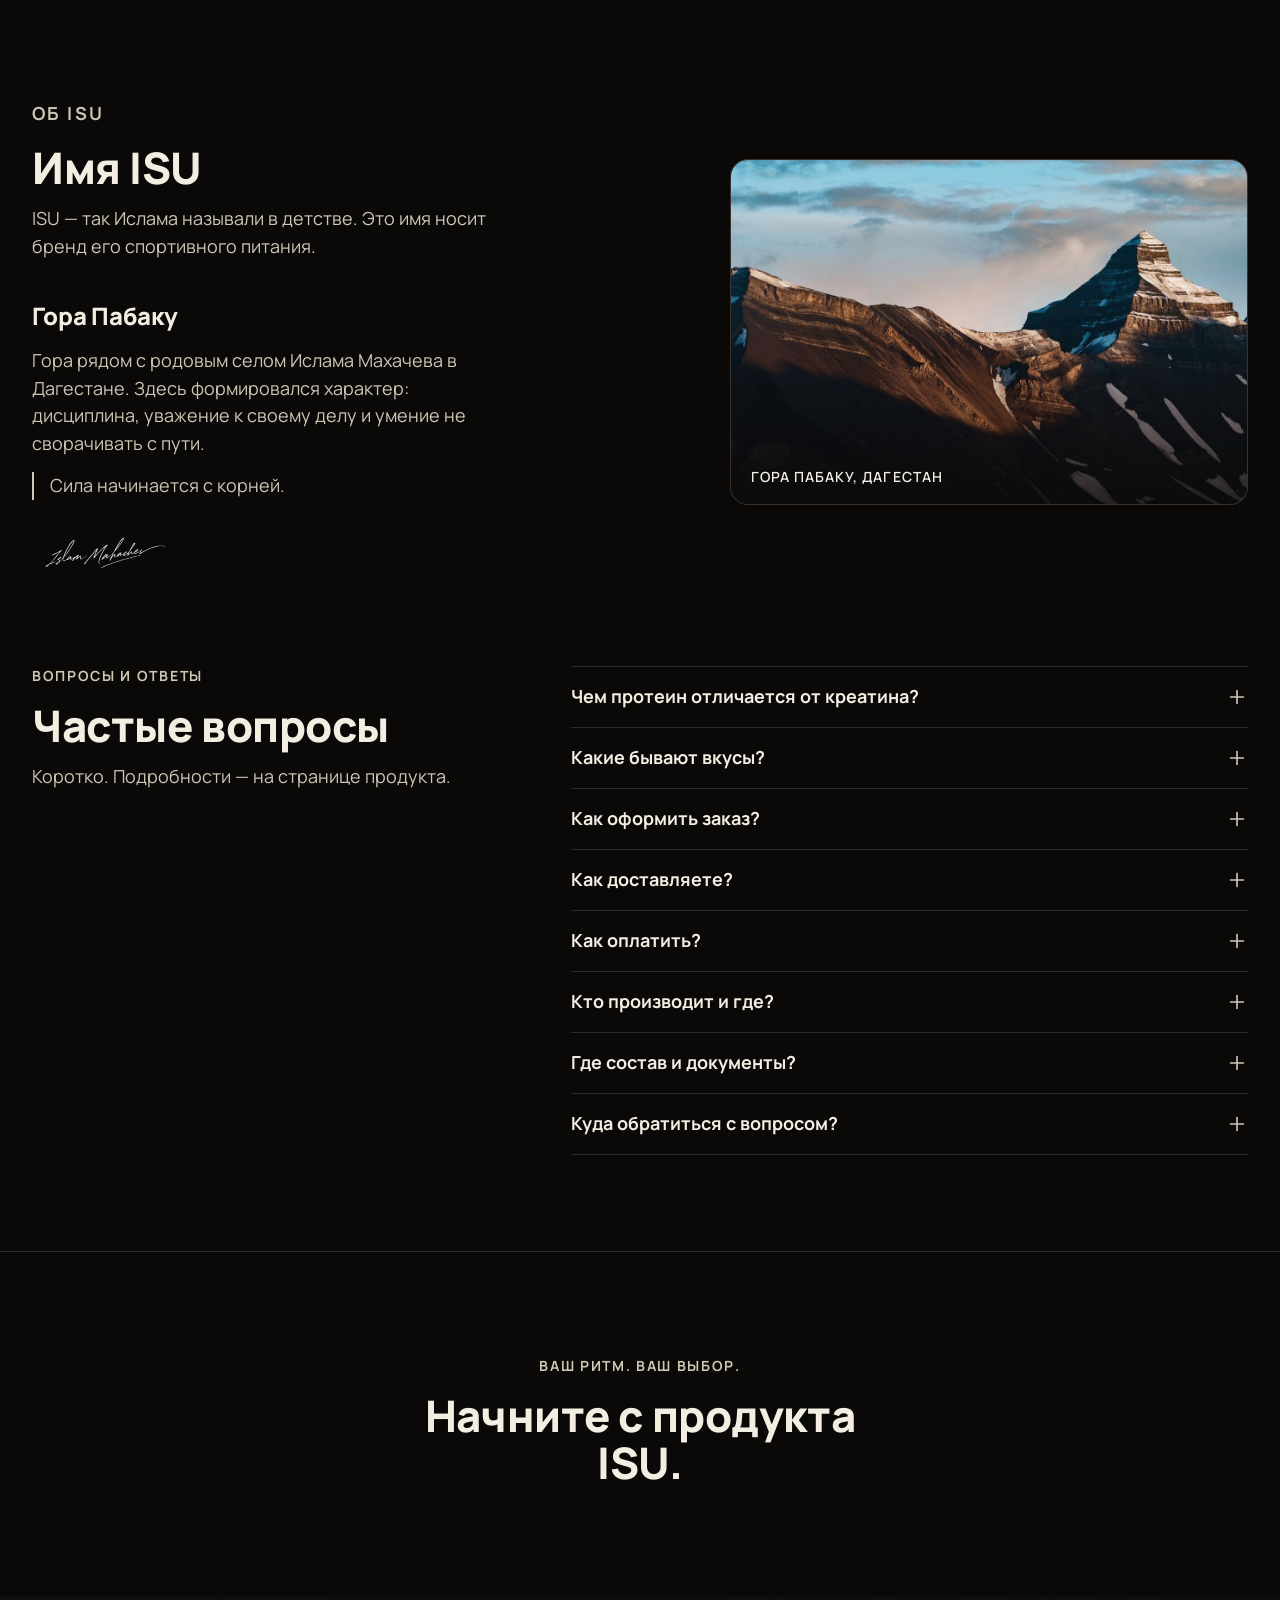
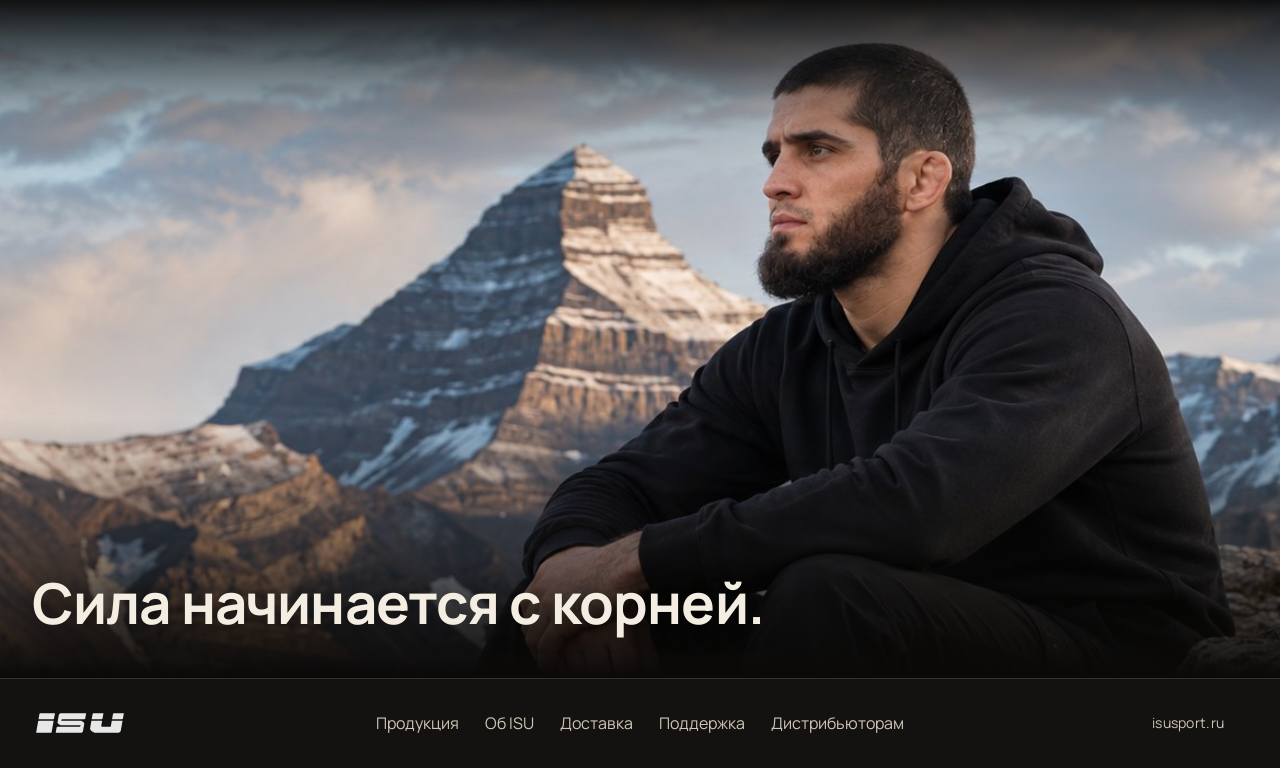
==== commit d1a5c54d: "Preview: new creatine jar in the home catalog card, 30% bigger (50% -> 65% of the frame height), bot" ====
--- a/index.html
+++ b/index.html
@@ -177,9 +177,9 @@
   .product-media{width:53%;margin:18px auto 0;aspect-ratio:1768/2667;overflow:hidden;position:relative;border-radius:12px;background:transparent}
   /* в картинке-склейке под банкой ~3.9% прозрачного поля: опускаем её на эту величину, чтобы низ банки совпал с низом рамки (как у креатина) */
   .product-media img{position:absolute;left:0;bottom:-3.9%;width:300%;height:auto;max-width:none;transform:translate(0,0);transition:transform .5s var(--ease)}
-  /* креатин: рамка как у банок протеина (чтобы текст ниже был на одном уровне), сама картинка — вдвое меньше */
+  /* креатин: рамка как у банок протеина (чтобы текст ниже был на одном уровне), сама банка — 65% высоты рамки (было 50%, +30%) */
   .product-media.single{width:53%;aspect-ratio:1768/2667;display:flex;align-items:flex-end;justify-content:center}
-  .product-media.single img{position:static;width:auto;height:50%;max-width:none;object-fit:contain;transform:none}
+  .product-media.single img{position:static;width:auto;height:65%;max-width:none;object-fit:contain;transform:none}
   .product-body{padding:24px 18px 18px;display:flex;flex-direction:column;gap:10px;flex:1}
   .product-eyebrow{font-size:var(--fs-label);letter-spacing:.07em;font-weight:600;color:var(--fg-dim);text-transform:uppercase}
   .product-body h3{font-size:var(--fs-h4);font-weight:800;line-height:1.2}
@@ -430,7 +430,7 @@
       <article class="product-card reveal" style="--i:3" data-product="creatine">
         <a class="product-card-link" href="product-creatine.html" aria-label="Подробнее: креатин ISU"></a>
         <div class="product-media single">
-          <img src="assets/creatine-tube-stick.webp" alt="Креатин ISU — тубус ассорти на 20 стиков и отдельный стик" />
+          <img src="assets/creatine-jar.webp" alt="Креатин ISU — банка, ассорти вкусов, 20 стиков" />
         </div>
         <div class="product-body">
           <p class="product-eyebrow">Creatine · 20 стиков</p>
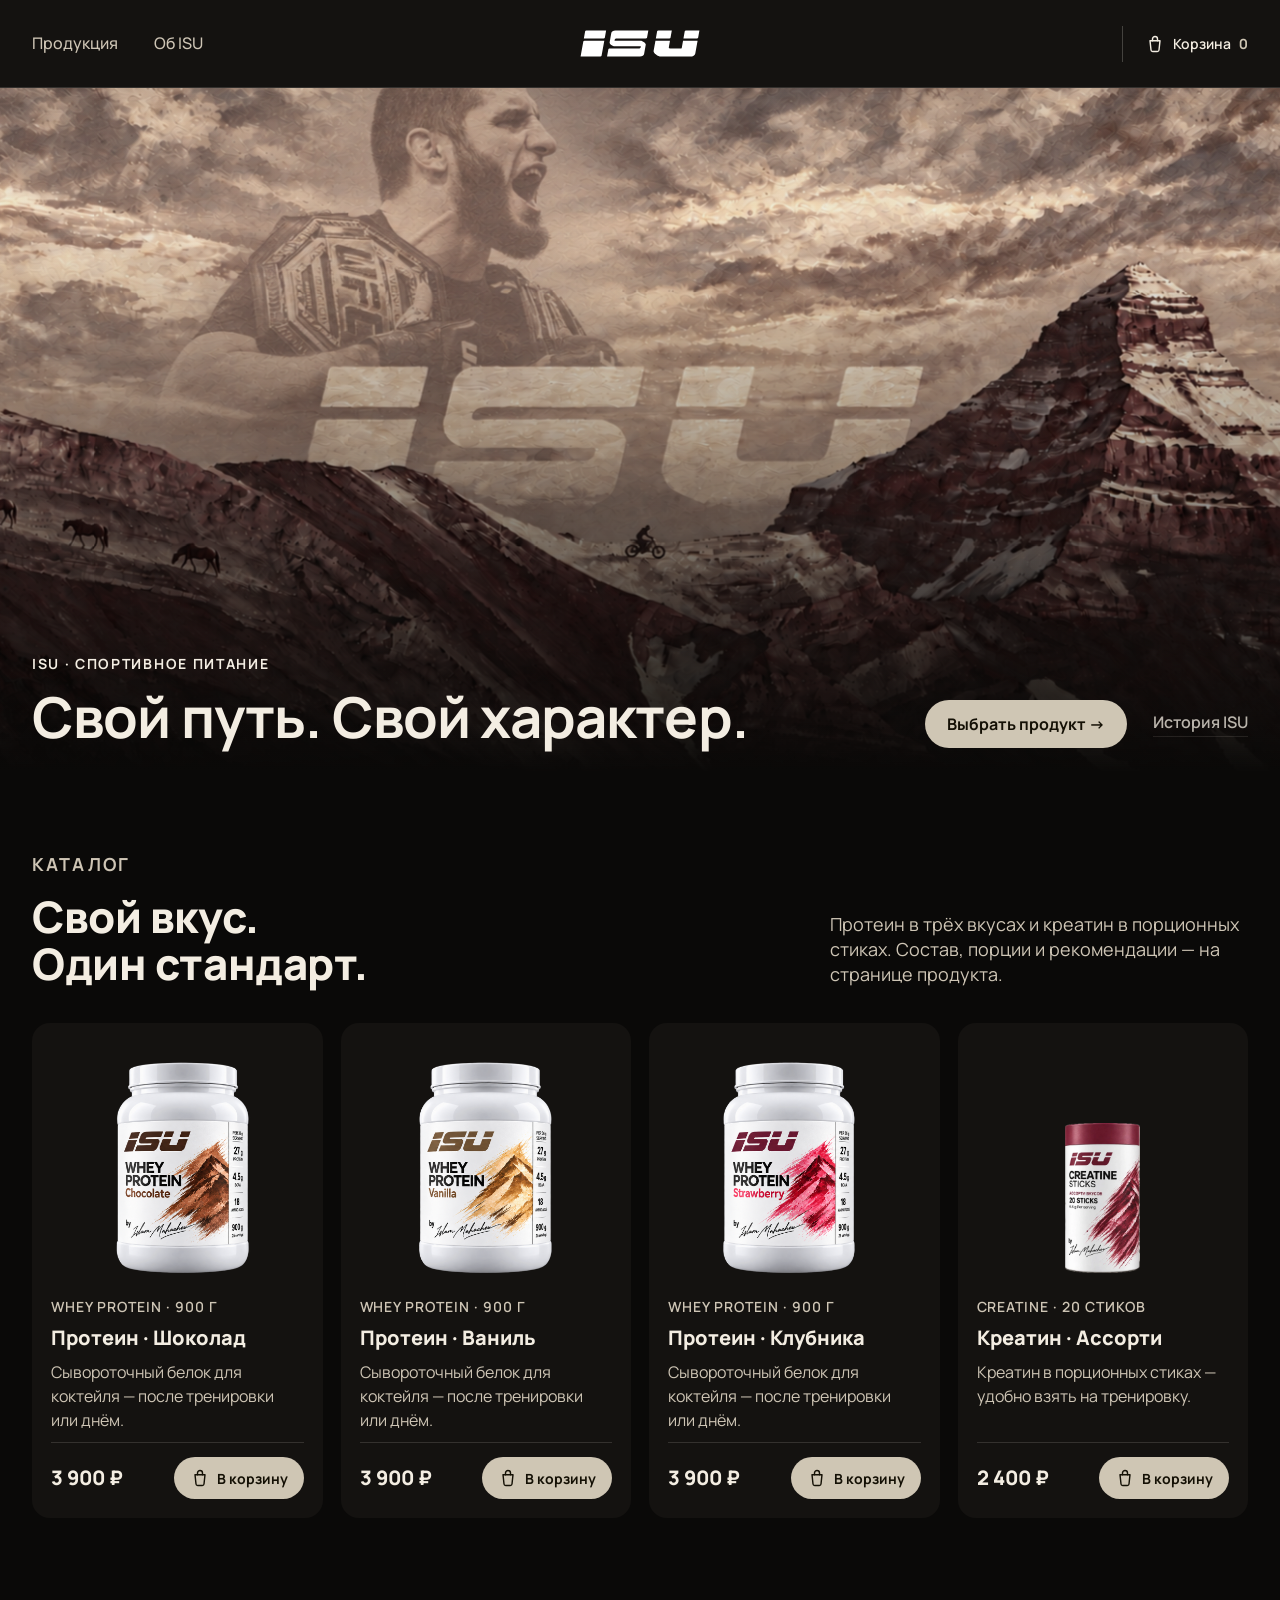
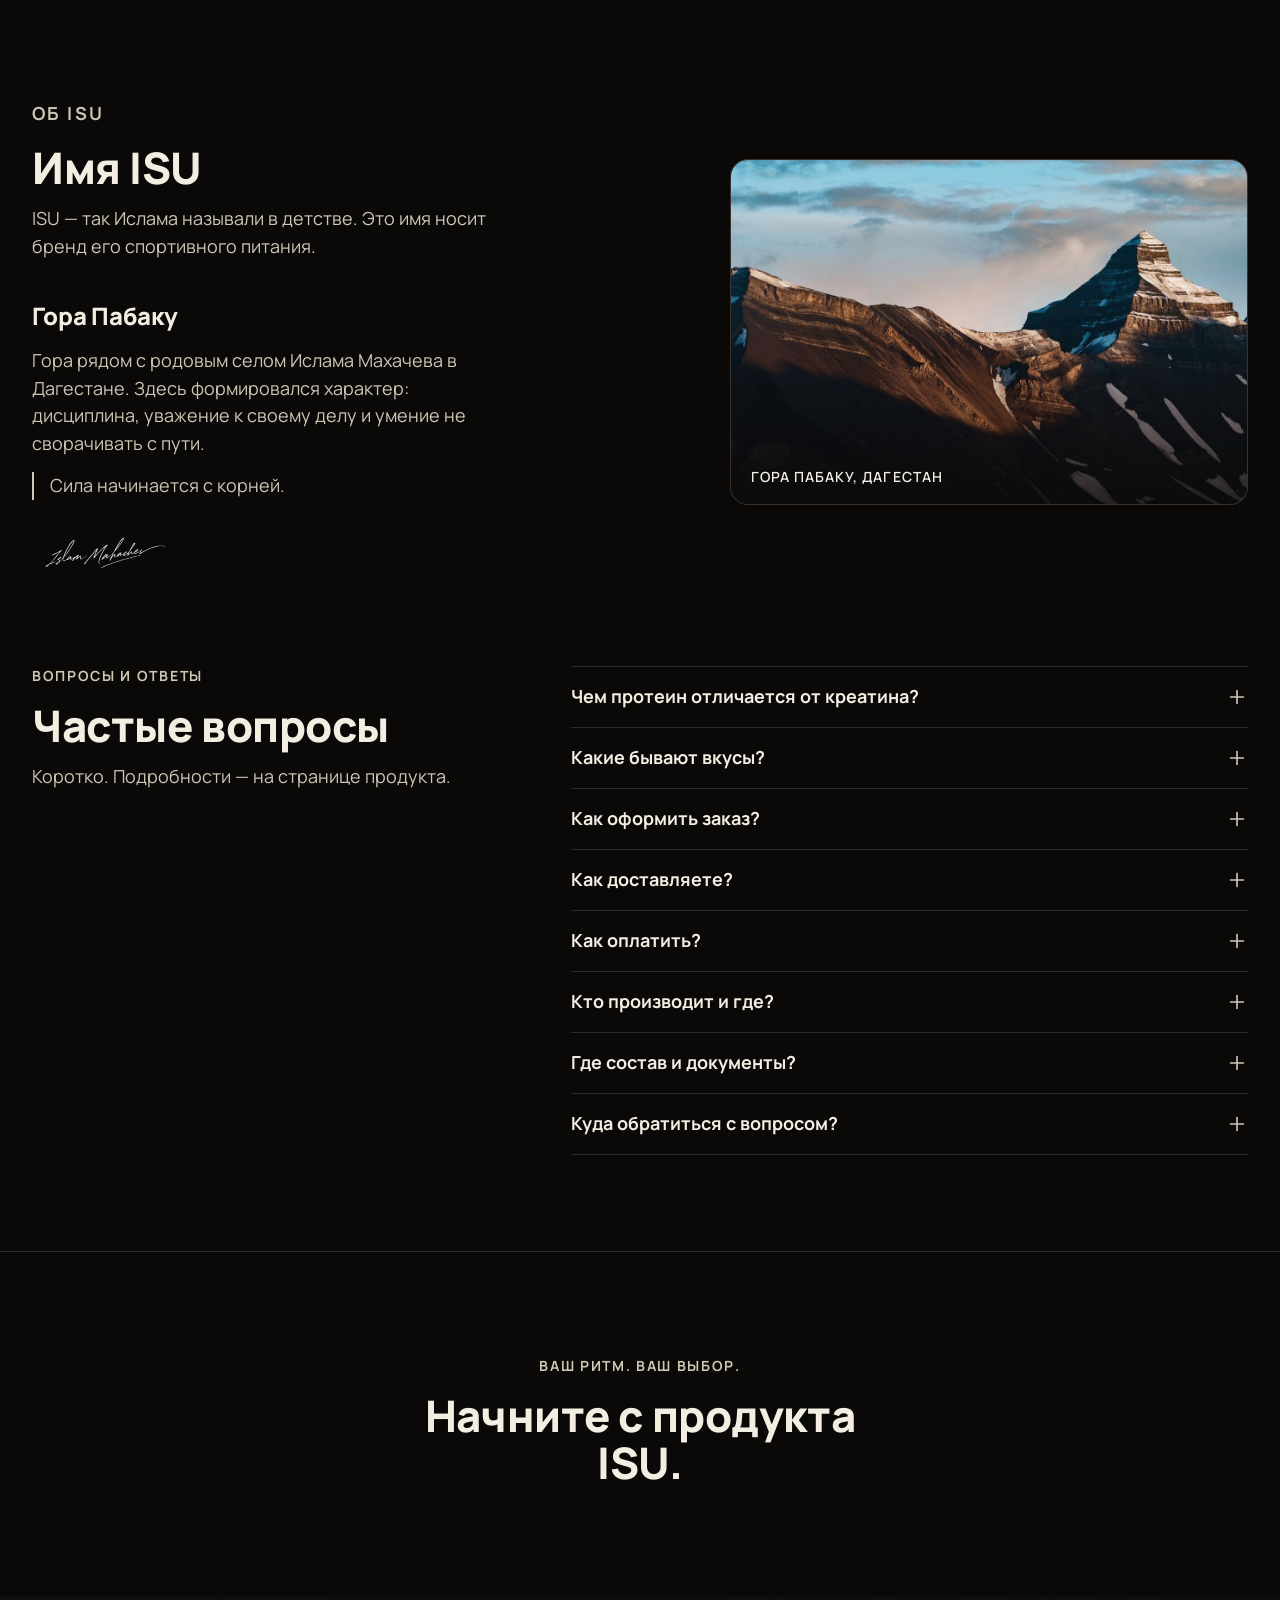
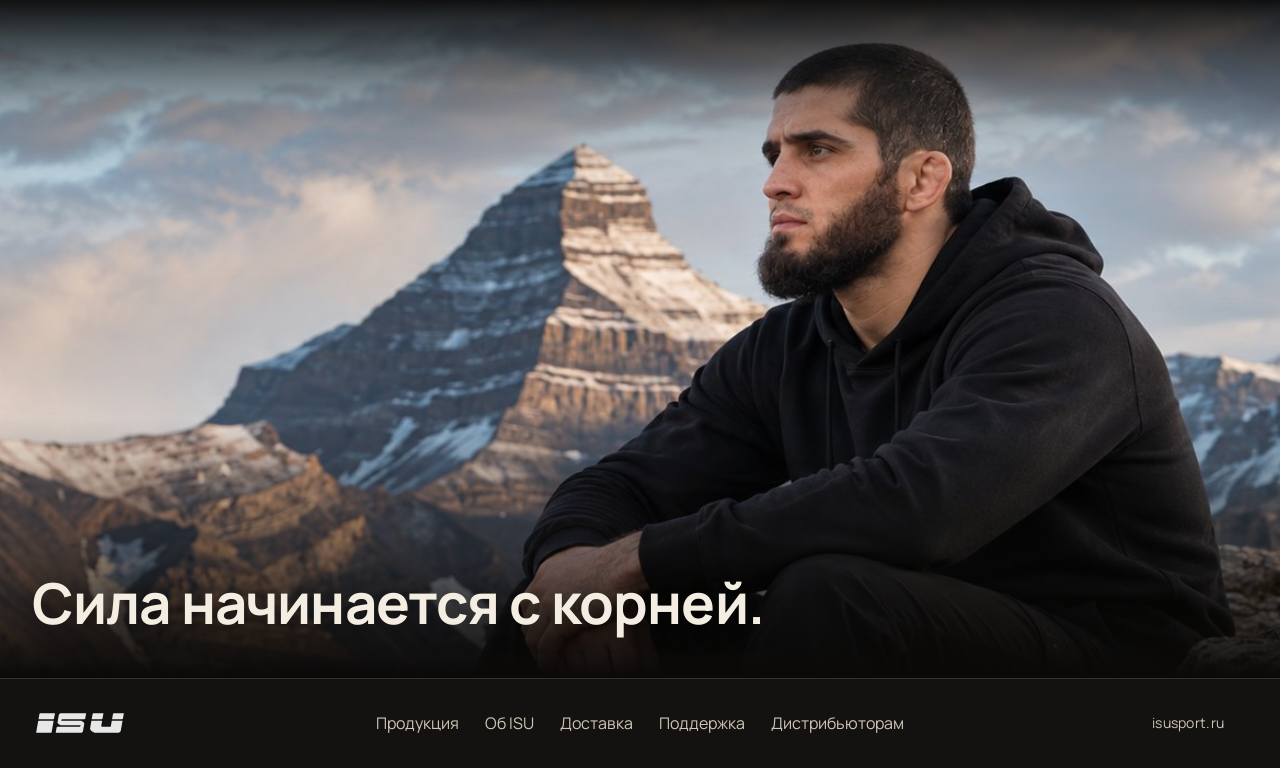
==== commit 66e31649: "Preview: fix hero photo crop - Islam's head was cut off at the top on the first screen" ====
--- a/index.html
+++ b/index.html
@@ -2,7 +2,7 @@
 <html lang="ru">
 <head>
 <meta charset="utf-8" />
-<meta name="viewport" content="width=device-width, initial-scale=1" />
+<meta name="viewport" content="width=device-width, initial-scale=1, maximum-scale=1, user-scalable=no" />
 <meta name="theme-color" content="#141210" />
 <title>ISU — Свой путь. Свой характер. (Вариант 2)</title>
 <meta name="description" content="ISU — спортивное питание Ислама Махачева. Протеин и креатин для твоего ритма." />
@@ -102,9 +102,9 @@
   .hero{position:relative;display:flex;align-items:flex-end;background:var(--bg);min-height:76svh}
   .hero-media{position:absolute;top:0;left:0;right:0;height:76svh;overflow:hidden}
   .hero-bg{
-    position:absolute;inset:-8% -8%;
+    position:absolute;inset:-3% -8% -8% -8%;
     background-image:url('assets/pabaku-mountain.png');
-    background-size:cover;background-position:center 82%;
+    background-size:cover;background-position:center 0%;
     will-change:transform;transform:translateY(0);
   }
   .hero-scrim{position:absolute;inset:0;background:linear-gradient(180deg, rgba(6,5,4,.12) 0%, rgba(6,5,4,.05) 20%, rgba(6,5,4,.3) 52%, rgba(6,5,4,.68) 78%, rgba(10,9,8,1) 100%)}
@@ -117,8 +117,8 @@
   .hero-inner{position:relative;z-index:2;width:100%;padding:0 var(--edge) 24px;display:flex;flex-direction:row;align-items:flex-end;justify-content:space-between;gap:40px}
   @media(max-width:720px){
     .hero{min-height:0;height:auto;display:block}
-    .hero-media{position:relative;top:auto;left:auto;right:auto;height:62vw;margin:16px 16px 0;width:auto;border-radius:18px}
-    .hero-bg{inset:-6% -6%}
+    .hero-media{position:relative;top:auto;left:auto;right:auto;height:42vw;margin:16px 16px 0;width:auto;border-radius:18px}
+    .hero-bg{inset:-3% -6% -6% -6%}
     .hero--islam .hero-bg{inset:-6% -6%;background-position:92% center}
     .hero-scrim,.hero--islam .hero-scrim{background:linear-gradient(180deg, rgba(6,5,4,0) 0%, rgba(6,5,4,0) 65%, rgba(6,5,4,.4) 100%)}
     .hero-inner{padding:32px 20px 28px;flex-direction:column;align-items:flex-start;gap:20px}
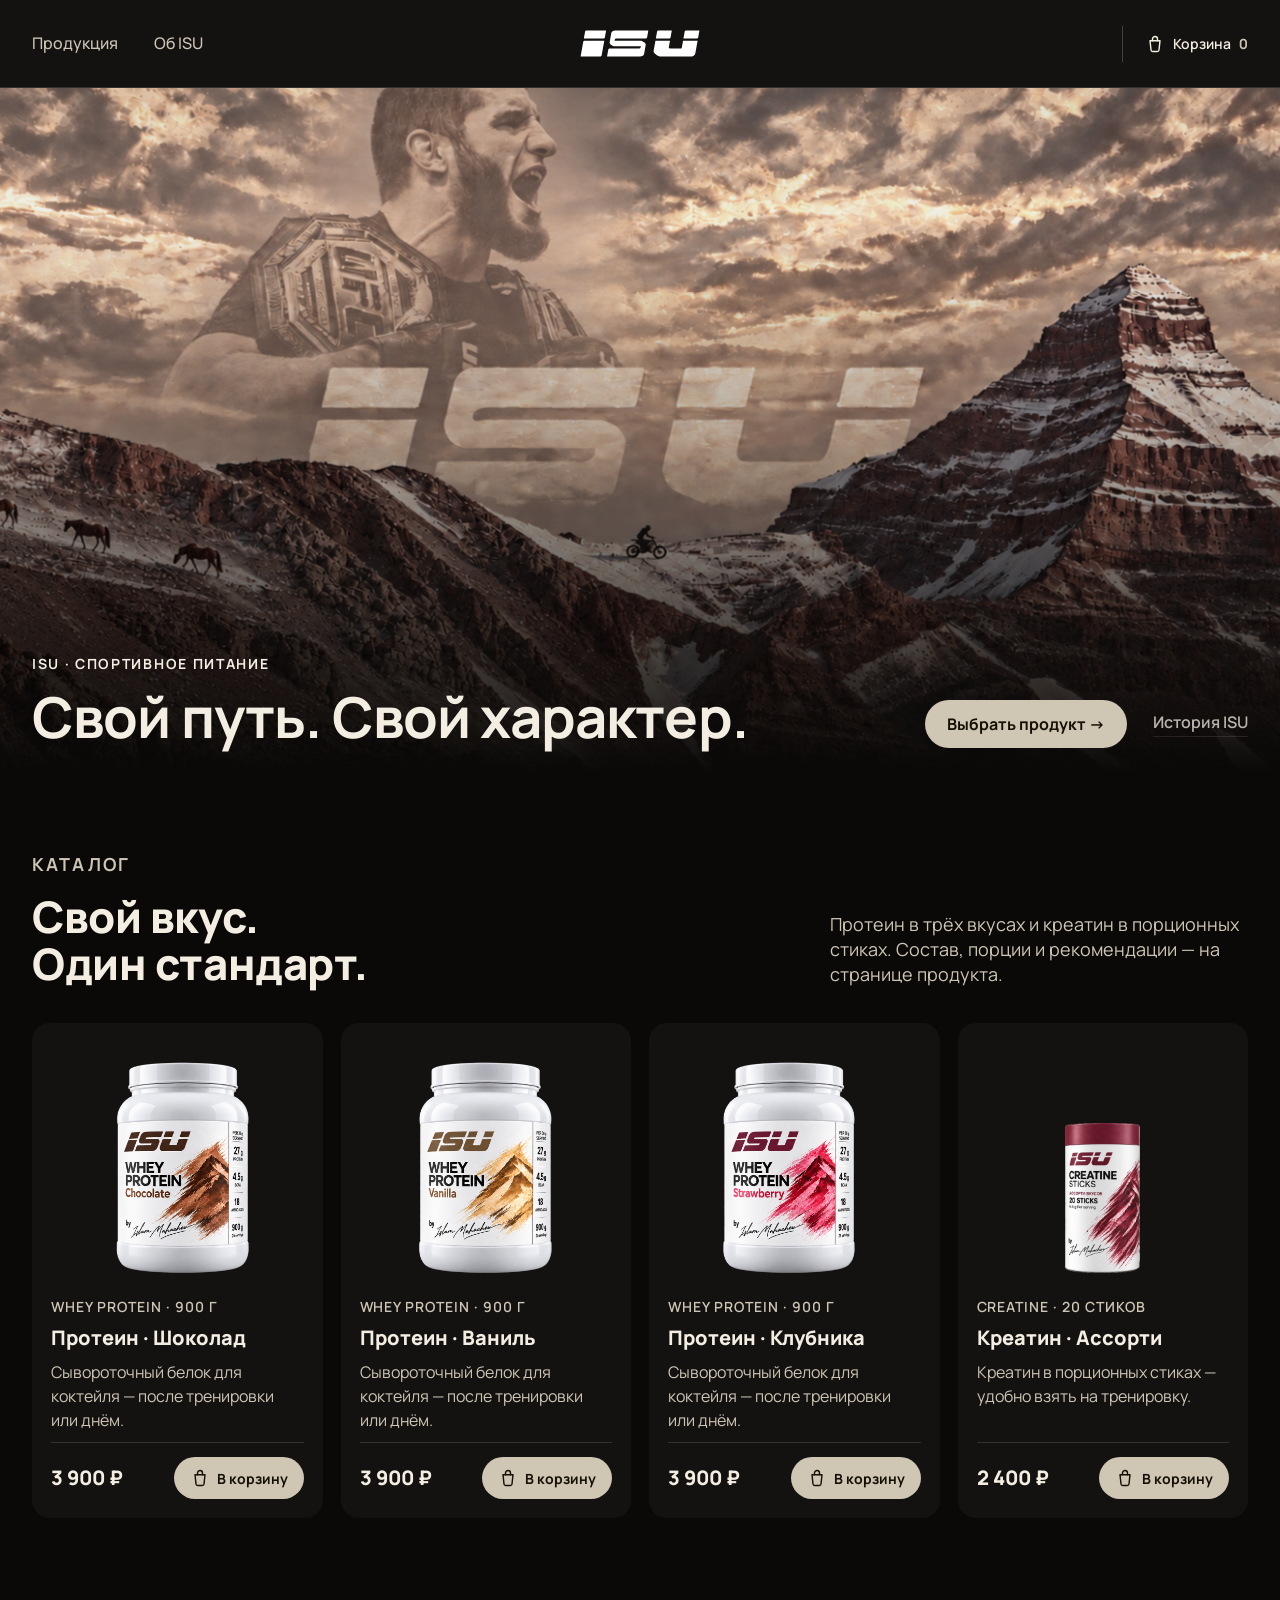
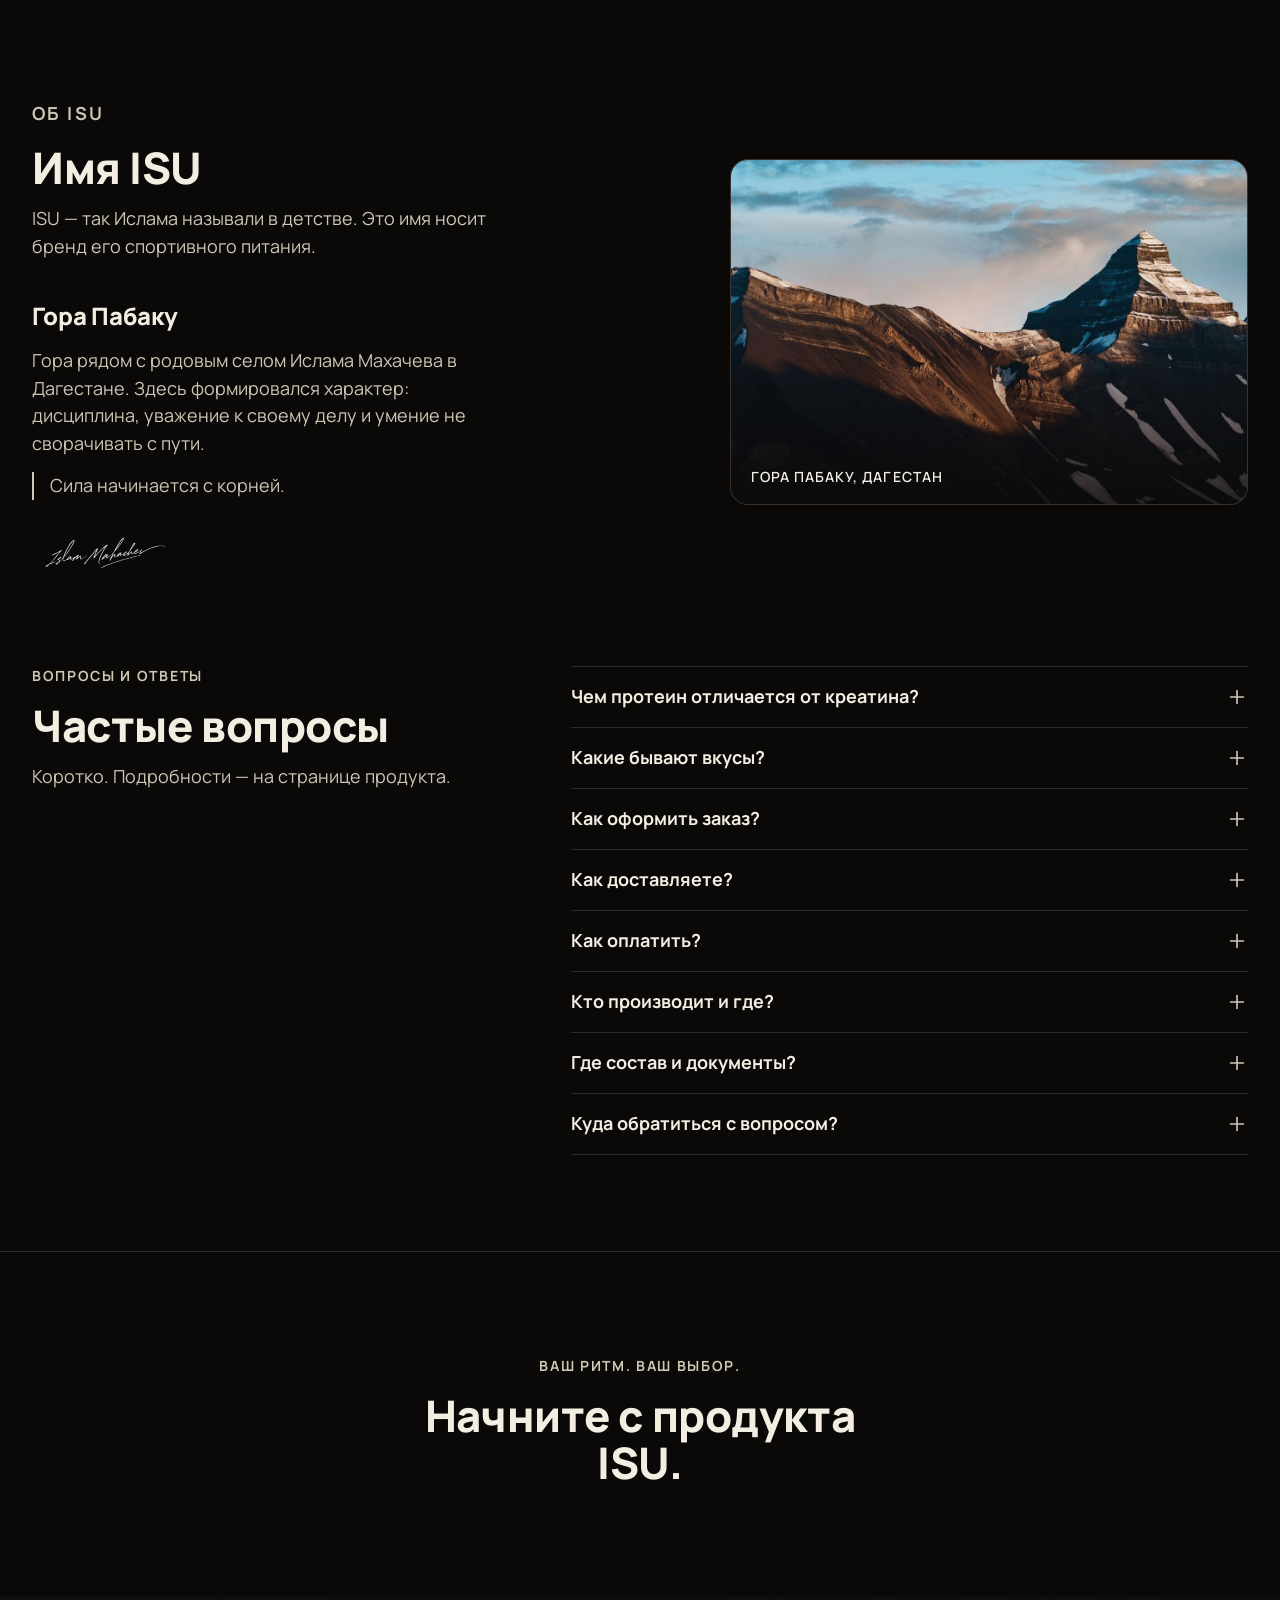
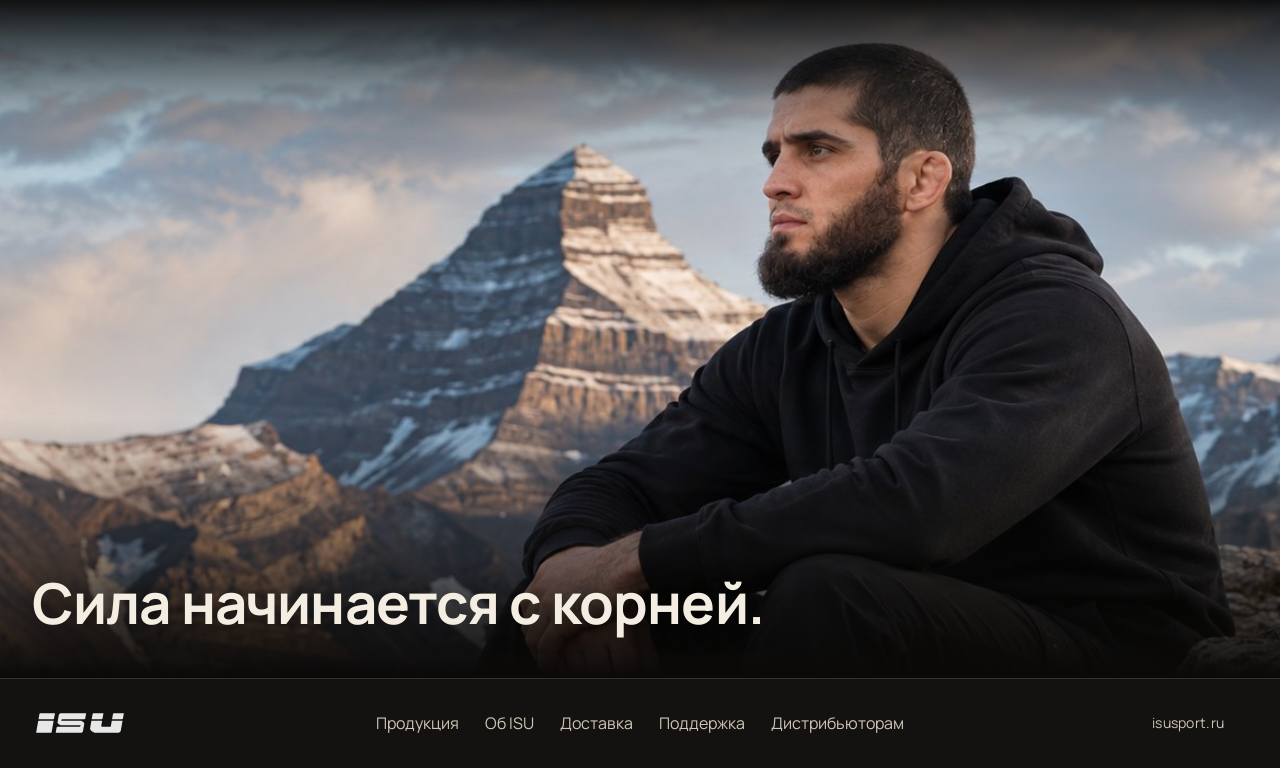
==== commit 416386c0: "Preview: remove draft label '(Вариант 2)' from the page title" ====
--- a/index.html
+++ b/index.html
@@ -4,7 +4,7 @@
 <meta charset="utf-8" />
 <meta name="viewport" content="width=device-width, initial-scale=1, maximum-scale=1, user-scalable=no" />
 <meta name="theme-color" content="#141210" />
-<title>ISU — Свой путь. Свой характер. (Вариант 2)</title>
+<title>ISU — Свой путь. Свой характер.</title>
 <meta name="description" content="ISU — спортивное питание Ислама Махачева. Протеин и креатин для твоего ритма." />
 <link rel="preconnect" href="https://fonts.googleapis.com" />
 <link rel="preconnect" href="https://fonts.gstatic.com" crossorigin />
